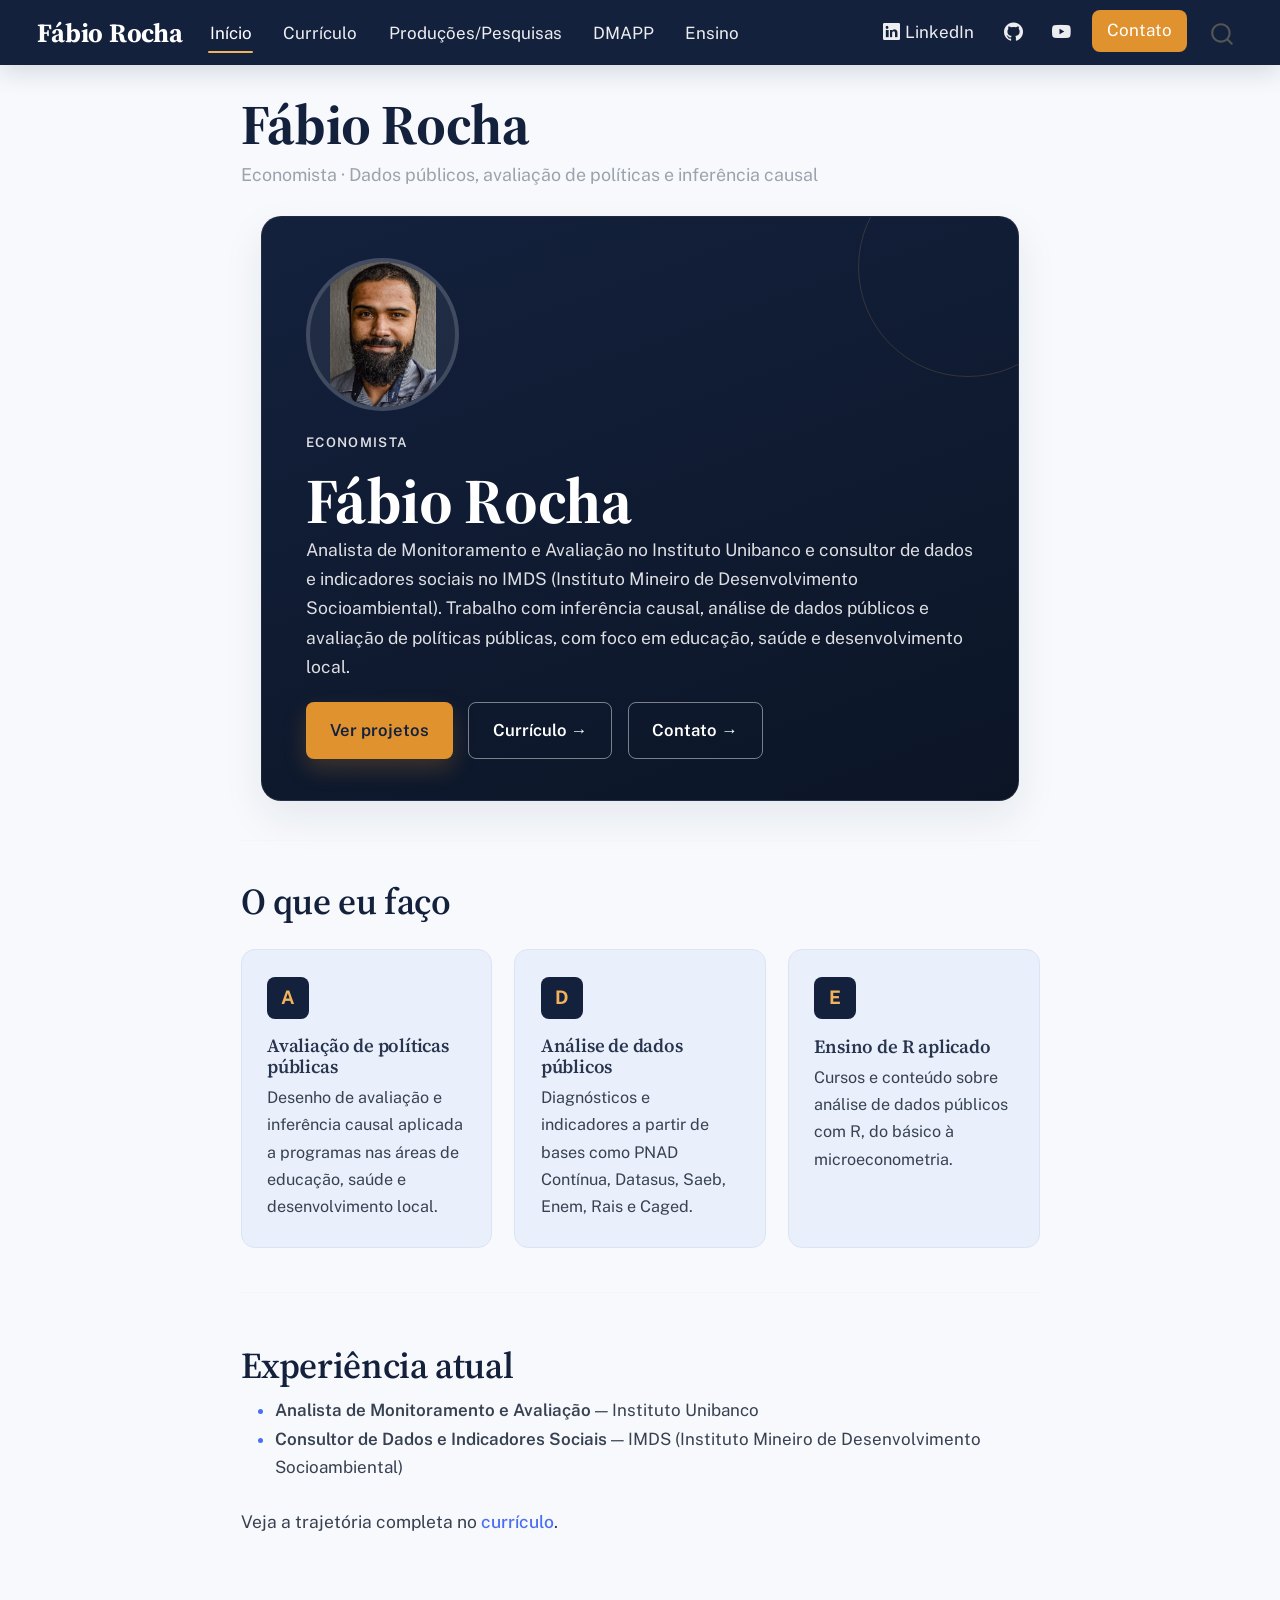
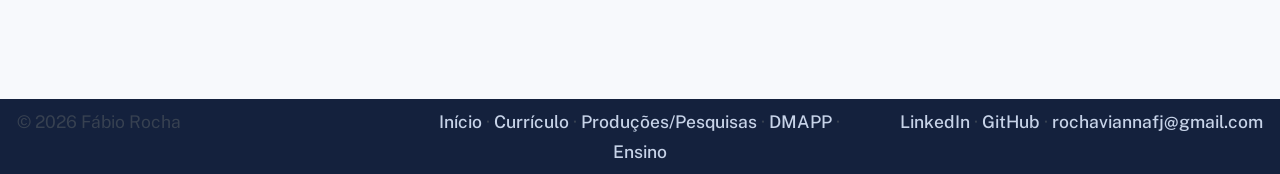
==== docs/index.html @ 7fe4d472 "Primeira versão do site pessoal Site em Quarto com páginas de Início, Currículo, Produções/Pesquisas" ====
<!DOCTYPE html>
<html xmlns="http://www.w3.org/1999/xhtml" lang="pt-BR" xml:lang="pt-BR"><head>

<meta charset="utf-8">
<meta name="generator" content="quarto-1.9.38">

<meta name="viewport" content="width=device-width, initial-scale=1.0, user-scalable=yes">


<title>Fábio Rocha</title>
<style>
/* Default styles provided by pandoc.
** See https://pandoc.org/MANUAL.html#variables-for-html for config info.
*/
code{white-space: pre-wrap;}
span.smallcaps{font-variant: small-caps;}
div.columns{display: flex; gap: min(4vw, 1.5em);}
div.column{flex: auto; overflow-x: auto;}
div.hanging-indent{margin-left: 1.5em; text-indent: -1.5em;}
ul.task-list{list-style: none;}
ul.task-list li input[type="checkbox"] {
  width: 0.8em;
  margin: 0 0.8em 0.2em -1em; /* quarto-specific, see https://github.com/quarto-dev/quarto-cli/issues/4556 */ 
  vertical-align: middle;
}
</style>


<script src="site_libs/quarto-nav/quarto-nav.js"></script>
<script src="site_libs/quarto-nav/headroom.min.js"></script>
<script src="site_libs/clipboard/clipboard.min.js"></script>
<script src="site_libs/quarto-search/autocomplete.umd.js"></script>
<script src="site_libs/quarto-search/fuse.min.js"></script>
<script src="site_libs/quarto-search/quarto-search.js"></script>
<meta name="quarto:offset" content="./">
<script src="site_libs/quarto-html/quarto.js" type="module"></script>
<script src="site_libs/quarto-html/tabsets/tabsets.js" type="module"></script>
<script src="site_libs/quarto-html/popper.min.js"></script>
<script src="site_libs/quarto-html/tippy.umd.min.js"></script>
<script src="site_libs/quarto-html/anchor.min.js"></script>
<link href="site_libs/quarto-html/tippy.css" rel="stylesheet">
<link href="site_libs/quarto-html/quarto-syntax-highlighting-15634bcf2e68342d4ad2dfa704d543f6.css" rel="stylesheet" id="quarto-text-highlighting-styles">
<script src="site_libs/bootstrap/bootstrap.min.js"></script>
<link href="site_libs/bootstrap/bootstrap-icons.css" rel="stylesheet">
<link href="site_libs/bootstrap/bootstrap-ec91fbc02658f106663301d371f8335e.min.css" rel="stylesheet" append-hash="true" id="quarto-bootstrap" data-mode="light">
<script id="quarto-search-options" type="application/json">{
  "location": "navbar",
  "copy-button": false,
  "collapse-after": 3,
  "panel-placement": "end",
  "type": "overlay",
  "limit": 50,
  "keyboard-shortcut": [
    "f",
    "/",
    "s"
  ],
  "show-item-context": false,
  "language": {
    "search-no-results-text": "Nenhum resultado",
    "search-matching-documents-text": "documentos correspondentes",
    "search-copy-link-title": "Copiar link para a busca",
    "search-hide-matches-text": "Esconder correspondências adicionais",
    "search-more-match-text": "mais correspondência neste documento",
    "search-more-matches-text": "mais correspondências neste documento",
    "search-clear-button-title": "Limpar",
    "search-text-placeholder": "",
    "search-detached-cancel-button-title": "Cancelar",
    "search-submit-button-title": "Enviar",
    "search-label": "Procurar"
  }
}</script>


<link rel="stylesheet" href="styles.css">
</head>

<body class="nav-fixed fullcontent quarto-light">

<div id="quarto-search-results"></div>
  <header id="quarto-header" class="headroom fixed-top">
    <nav class="navbar navbar-expand-lg " data-bs-theme="dark">
      <div class="navbar-container container-fluid">
      <div class="navbar-brand-container mx-auto">
    <a class="navbar-brand" href="./index.html">
    <span class="navbar-title">Fábio Rocha</span>
    </a>
  </div>
            <div id="quarto-search" class="" title="Procurar"></div>
          <button class="navbar-toggler" type="button" data-bs-toggle="collapse" data-bs-target="#navbarCollapse" aria-controls="navbarCollapse" role="menu" aria-expanded="false" aria-label="Alternar de navegação" onclick="if (window.quartoToggleHeadroom) { window.quartoToggleHeadroom(); }">
  <span class="navbar-toggler-icon"></span>
</button>
          <div class="collapse navbar-collapse" id="navbarCollapse">
            <ul class="navbar-nav navbar-nav-scroll me-auto">
  <li class="nav-item">
    <a class="nav-link active" href="./index.html" aria-current="page"> 
<span class="menu-text">Início</span></a>
  </li>  
  <li class="nav-item">
    <a class="nav-link" href="./cv.html"> 
<span class="menu-text">Currículo</span></a>
  </li>  
  <li class="nav-item">
    <a class="nav-link" href="./pesquisas.html"> 
<span class="menu-text">Produções/Pesquisas</span></a>
  </li>  
  <li class="nav-item">
    <a class="nav-link" href="./dmapp.html"> 
<span class="menu-text">DMAPP</span></a>
  </li>  
  <li class="nav-item">
    <a class="nav-link" href="./ensino.html"> 
<span class="menu-text">Ensino</span></a>
  </li>  
</ul>
            <ul class="navbar-nav navbar-nav-scroll ms-auto">
  <li class="nav-item">
    <a class="nav-link" href="https://www.linkedin.com/in/f%C3%A1bio-rocha/"> <i class="bi bi-linkedin" role="img" aria-label="Fábio Rocha no LinkedIn">
</i> 
<span class="menu-text">LinkedIn</span></a>
  </li>  
  <li class="nav-item compact">
    <a class="nav-link" href="https://github.com/fabiorochav"> <i class="bi bi-github" role="img" aria-label="Fábio Rocha no GitHub">
</i> 
<span class="menu-text"></span></a>
  </li>  
  <li class="nav-item compact">
    <a class="nav-link" href="https://www.youtube.com/@RochaDatainR"> <i class="bi bi-youtube" role="img" aria-label="Canal Rocha Data in R no YouTube">
</i> 
<span class="menu-text"></span></a>
  </li>  
  <li class="nav-item">
    <a class="nav-link" href="mailto:rochaviannafj@gmail.com"> 
<span class="menu-text">Contato</span></a>
  </li>  
</ul>
          </div> <!-- /navcollapse -->
            <div class="quarto-navbar-tools">
</div>
      </div> <!-- /container-fluid -->
    </nav>
</header>
<!-- content -->
<div id="quarto-content" class="quarto-container page-columns page-rows-contents page-layout-article page-navbar">
<!-- sidebar -->
<!-- margin-sidebar -->
    
<!-- main -->
<main class="content" id="quarto-document-content">

<header id="title-block-header" class="quarto-title-block default">
<div class="quarto-title">
<h1 class="title">Fábio Rocha</h1>
<p class="subtitle lead">Economista · Dados públicos, avaliação de políticas e inferência causal</p>
</div>



<div class="quarto-title-meta">

    
  
    
  </div>
  


</header>


<div class="hero">
  <img class="profile-photo" src="assets/fabio.jpeg" alt="Fábio Rocha">
  <p class="section-kicker">Economista</p>
  <h1>Fábio Rocha</h1>
  <p>Analista de Monitoramento e Avaliação no Instituto Unibanco e consultor de dados e indicadores sociais no IMDS (Instituto Mineiro de Desenvolvimento Socioambiental). Trabalho com inferência causal, análise de dados públicos e avaliação de políticas públicas, com foco em educação, saúde e desenvolvimento local.</p>
  <div class="hero-actions">
    <a href="./pesquisas.html" class="btn-fr">Ver projetos</a>
    <a href="./cv.html" class="btn-fr btn-fr-ghost">Currículo →</a>
    <a href="mailto:rochaviannafj@gmail.com" class="btn-fr btn-fr-ghost">Contato →</a>
  </div>
</div>
<hr>
<section id="o-que-eu-faço" class="level2">
<h2 class="anchored" data-anchor-id="o-que-eu-faço">O que eu faço</h2>
<div class="cards-feature">
  <div class="card-feature">
    <div class="card-feature-icon">A</div>
    <h3 class="anchored">Avaliação de políticas públicas</h3>
    <p>Desenho de avaliação e inferência causal aplicada a programas nas áreas de educação, saúde e desenvolvimento local.</p>
  </div>
  <div class="card-feature">
    <div class="card-feature-icon">D</div>
    <h3 class="anchored">Análise de dados públicos</h3>
    <p>Diagnósticos e indicadores a partir de bases como PNAD Contínua, Datasus, Saeb, Enem, Rais e Caged.</p>
  </div>
  <div class="card-feature">
    <div class="card-feature-icon">E</div>
    <h3 class="anchored">Ensino de R aplicado</h3>
    <p>Cursos e conteúdo sobre análise de dados públicos com R, do básico à microeconometria.</p>
  </div>
</div>
<hr>
</section>
<section id="experiência-atual" class="level2">
<h2 class="anchored" data-anchor-id="experiência-atual">Experiência atual</h2>
<ul>
<li><strong>Analista de Monitoramento e Avaliação</strong> — Instituto Unibanco</li>
<li><strong>Consultor de Dados e Indicadores Sociais</strong> — IMDS (Instituto Mineiro de Desenvolvimento Socioambiental)</li>
</ul>
<p>Veja a trajetória completa no <a href="./cv.html">currículo</a>.</p>


</section>

</main> <!-- /main -->
<script id="quarto-html-after-body" type="application/javascript">
  window.document.addEventListener("DOMContentLoaded", function (event) {
    const icon = "";
    const anchorJS = new window.AnchorJS();
    anchorJS.options = {
      placement: 'right',
      icon: icon
    };
    anchorJS.add('.anchored');
    const isCodeAnnotation = (el) => {
      for (const clz of el.classList) {
        if (clz.startsWith('code-annotation-')) {                     
          return true;
        }
      }
      return false;
    }
    const onCopySuccess = function(e) {
      // button target
      const button = e.trigger;
      // don't keep focus
      button.blur();
      // flash "checked"
      button.classList.add('code-copy-button-checked');
      var currentTitle = button.getAttribute("title");
      button.setAttribute("title", "Copiada");
      let tooltip;
      if (window.bootstrap) {
        button.setAttribute("data-bs-toggle", "tooltip");
        button.setAttribute("data-bs-placement", "left");
        button.setAttribute("data-bs-title", "Copiada");
        tooltip = new bootstrap.Tooltip(button, 
          { trigger: "manual", 
            customClass: "code-copy-button-tooltip",
            offset: [0, -8]});
        tooltip.show();    
      }
      setTimeout(function() {
        if (tooltip) {
          tooltip.hide();
          button.removeAttribute("data-bs-title");
          button.removeAttribute("data-bs-toggle");
          button.removeAttribute("data-bs-placement");
        }
        button.setAttribute("title", currentTitle);
        button.classList.remove('code-copy-button-checked');
      }, 1000);
      // clear code selection
      e.clearSelection();
    }
    const getTextToCopy = function(trigger) {
      const outerScaffold = trigger.parentElement.cloneNode(true);
      const codeEl = outerScaffold.querySelector('code');
      for (const childEl of codeEl.children) {
        if (isCodeAnnotation(childEl)) {
          childEl.remove();
        }
      }
      return codeEl.innerText;
    }
    const clipboard = new window.ClipboardJS('.code-copy-button:not([data-in-quarto-modal])', {
      text: getTextToCopy
    });
    clipboard.on('success', onCopySuccess);
    if (window.document.getElementById('quarto-embedded-source-code-modal')) {
      const clipboardModal = new window.ClipboardJS('.code-copy-button[data-in-quarto-modal]', {
        text: getTextToCopy,
        container: window.document.getElementById('quarto-embedded-source-code-modal')
      });
      clipboardModal.on('success', onCopySuccess);
    }
      var localhostRegex = new RegExp(/^(?:http|https):\/\/localhost\:?[0-9]*\//);
      var mailtoRegex = new RegExp(/^mailto:/);
        var filterRegex = new RegExp("https:\/\/fabiorochav\.github\.io");
      var isInternal = (href) => {
          return filterRegex.test(href) || localhostRegex.test(href) || mailtoRegex.test(href);
      }
      // Inspect non-navigation links and adorn them if external
     var links = window.document.querySelectorAll('a[href]:not(.nav-link):not(.navbar-brand):not(.toc-action):not(.sidebar-link):not(.sidebar-item-toggle):not(.pagination-link):not(.no-external):not([aria-hidden]):not(.dropdown-item):not(.quarto-navigation-tool):not(.about-link)');
      for (var i=0; i<links.length; i++) {
        const link = links[i];
        if (!isInternal(link.href)) {
          // undo the damage that might have been done by quarto-nav.js in the case of
          // links that we want to consider external
          if (link.dataset.originalHref !== undefined) {
            link.href = link.dataset.originalHref;
          }
        }
      }
    function tippyHover(el, contentFn, onTriggerFn, onUntriggerFn) {
      const config = {
        allowHTML: true,
        maxWidth: 500,
        delay: 100,
        arrow: false,
        appendTo: function(el) {
            return el.parentElement;
        },
        interactive: true,
        interactiveBorder: 10,
        theme: 'quarto',
        placement: 'bottom-start',
      };
      if (contentFn) {
        config.content = contentFn;
      }
      if (onTriggerFn) {
        config.onTrigger = onTriggerFn;
      }
      if (onUntriggerFn) {
        config.onUntrigger = onUntriggerFn;
      }
      window.tippy(el, config); 
    }
    const noterefs = window.document.querySelectorAll('a[role="doc-noteref"]');
    for (var i=0; i<noterefs.length; i++) {
      const ref = noterefs[i];
      tippyHover(ref, function() {
        // use id or data attribute instead here
        let href = ref.getAttribute('data-footnote-href') || ref.getAttribute('href');
        try { href = new URL(href).hash; } catch {}
        const id = href.replace(/^#\/?/, "");
        const note = window.document.getElementById(id);
        if (note) {
          return note.innerHTML;
        } else {
          return "";
        }
      });
    }
    const xrefs = window.document.querySelectorAll('a.quarto-xref');
    const processXRef = (id, note) => {
      // Strip column container classes
      const stripColumnClz = (el) => {
        el.classList.remove("page-full", "page-columns");
        if (el.children) {
          for (const child of el.children) {
            stripColumnClz(child);
          }
        }
      }
      stripColumnClz(note)
      if (id === null || id.startsWith('sec-')) {
        // Special case sections, only their first couple elements
        const container = document.createElement("div");
        if (note.children && note.children.length > 2) {
          container.appendChild(note.children[0].cloneNode(true));
          for (let i = 1; i < note.children.length; i++) {
            const child = note.children[i];
            if (child.tagName === "P" && child.innerText === "") {
              continue;
            } else {
              container.appendChild(child.cloneNode(true));
              break;
            }
          }
          if (window.Quarto?.typesetMath) {
            window.Quarto.typesetMath(container);
          }
          return container.innerHTML
        } else {
          if (window.Quarto?.typesetMath) {
            window.Quarto.typesetMath(note);
          }
          return note.innerHTML;
        }
      } else {
        // Remove any anchor links if they are present
        const anchorLink = note.querySelector('a.anchorjs-link');
        if (anchorLink) {
          anchorLink.remove();
        }
        if (window.Quarto?.typesetMath) {
          window.Quarto.typesetMath(note);
        }
        if (note.classList.contains("callout")) {
          return note.outerHTML;
        } else {
          return note.innerHTML;
        }
      }
    }
    for (var i=0; i<xrefs.length; i++) {
      const xref = xrefs[i];
      tippyHover(xref, undefined, function(instance) {
        instance.disable();
        let url = xref.getAttribute('href');
        let hash = undefined; 
        if (url.startsWith('#')) {
          hash = url;
        } else {
          try { hash = new URL(url).hash; } catch {}
        }
        if (hash) {
          const id = hash.replace(/^#\/?/, "");
          const note = window.document.getElementById(id);
          if (note !== null) {
            try {
              const html = processXRef(id, note.cloneNode(true));
              instance.setContent(html);
            } finally {
              instance.enable();
              instance.show();
            }
          } else {
            // See if we can fetch this
            fetch(url.split('#')[0])
            .then(res => res.text())
            .then(html => {
              const parser = new DOMParser();
              const htmlDoc = parser.parseFromString(html, "text/html");
              const note = htmlDoc.getElementById(id);
              if (note !== null) {
                const html = processXRef(id, note);
                instance.setContent(html);
              } 
            }).finally(() => {
              instance.enable();
              instance.show();
            });
          }
        } else {
          // See if we can fetch a full url (with no hash to target)
          // This is a special case and we should probably do some content thinning / targeting
          fetch(url)
          .then(res => res.text())
          .then(html => {
            const parser = new DOMParser();
            const htmlDoc = parser.parseFromString(html, "text/html");
            const note = htmlDoc.querySelector('main.content');
            if (note !== null) {
              // This should only happen for chapter cross references
              // (since there is no id in the URL)
              // remove the first header
              if (note.children.length > 0 && note.children[0].tagName === "HEADER") {
                note.children[0].remove();
              }
              const html = processXRef(null, note);
              instance.setContent(html);
            } 
          }).finally(() => {
            instance.enable();
            instance.show();
          });
        }
      }, function(instance) {
      });
    }
        let selectedAnnoteEl;
        const selectorForAnnotation = ( cell, annotation) => {
          let cellAttr = 'data-code-cell="' + cell + '"';
          let lineAttr = 'data-code-annotation="' +  annotation + '"';
          const selector = 'span[' + cellAttr + '][' + lineAttr + ']';
          return selector;
        }
        const selectCodeLines = (annoteEl) => {
          const doc = window.document;
          const targetCell = annoteEl.getAttribute("data-target-cell");
          const targetAnnotation = annoteEl.getAttribute("data-target-annotation");
          const annoteSpan = window.document.querySelector(selectorForAnnotation(targetCell, targetAnnotation));
          const lines = annoteSpan.getAttribute("data-code-lines").split(",");
          const lineIds = lines.map((line) => {
            return targetCell + "-" + line;
          })
          let top = null;
          let height = null;
          let parent = null;
          if (lineIds.length > 0) {
              //compute the position of the single el (top and bottom and make a div)
              const el = window.document.getElementById(lineIds[0]);
              top = el.offsetTop;
              height = el.offsetHeight;
              parent = el.parentElement.parentElement;
            if (lineIds.length > 1) {
              const lastEl = window.document.getElementById(lineIds[lineIds.length - 1]);
              const bottom = lastEl.offsetTop + lastEl.offsetHeight;
              height = bottom - top;
            }
            if (top !== null && height !== null && parent !== null) {
              // cook up a div (if necessary) and position it 
              let div = window.document.getElementById("code-annotation-line-highlight");
              if (div === null) {
                div = window.document.createElement("div");
                div.setAttribute("id", "code-annotation-line-highlight");
                div.style.position = 'absolute';
                parent.appendChild(div);
              }
              div.style.top = top - 2 + "px";
              div.style.height = height + 4 + "px";
              div.style.left = 0;
              let gutterDiv = window.document.getElementById("code-annotation-line-highlight-gutter");
              if (gutterDiv === null) {
                gutterDiv = window.document.createElement("div");
                gutterDiv.setAttribute("id", "code-annotation-line-highlight-gutter");
                gutterDiv.style.position = 'absolute';
                const codeCell = window.document.getElementById(targetCell);
                const gutter = codeCell.querySelector('.code-annotation-gutter');
                gutter.appendChild(gutterDiv);
              }
              gutterDiv.style.top = top - 2 + "px";
              gutterDiv.style.height = height + 4 + "px";
            }
            selectedAnnoteEl = annoteEl;
          }
        };
        const unselectCodeLines = () => {
          const elementsIds = ["code-annotation-line-highlight", "code-annotation-line-highlight-gutter"];
          elementsIds.forEach((elId) => {
            const div = window.document.getElementById(elId);
            if (div) {
              div.remove();
            }
          });
          selectedAnnoteEl = undefined;
        };
          // Handle positioning of the toggle
      window.addEventListener(
        "resize",
        throttle(() => {
          elRect = undefined;
          if (selectedAnnoteEl) {
            selectCodeLines(selectedAnnoteEl);
          }
        }, 10)
      );
      function throttle(fn, ms) {
      let throttle = false;
      let timer;
        return (...args) => {
          if(!throttle) { // first call gets through
              fn.apply(this, args);
              throttle = true;
          } else { // all the others get throttled
              if(timer) clearTimeout(timer); // cancel #2
              timer = setTimeout(() => {
                fn.apply(this, args);
                timer = throttle = false;
              }, ms);
          }
        };
      }
        // Attach click handler to the DT
        const annoteDls = window.document.querySelectorAll('dt[data-target-cell]');
        for (const annoteDlNode of annoteDls) {
          annoteDlNode.addEventListener('click', (event) => {
            const clickedEl = event.target;
            if (clickedEl !== selectedAnnoteEl) {
              unselectCodeLines();
              const activeEl = window.document.querySelector('dt[data-target-cell].code-annotation-active');
              if (activeEl) {
                activeEl.classList.remove('code-annotation-active');
              }
              selectCodeLines(clickedEl);
              clickedEl.classList.add('code-annotation-active');
            } else {
              // Unselect the line
              unselectCodeLines();
              clickedEl.classList.remove('code-annotation-active');
            }
          });
        }
    const findCites = (el) => {
      const parentEl = el.parentElement;
      if (parentEl) {
        const cites = parentEl.dataset.cites;
        if (cites) {
          return {
            el,
            cites: cites.split(' ')
          };
        } else {
          return findCites(el.parentElement)
        }
      } else {
        return undefined;
      }
    };
    var bibliorefs = window.document.querySelectorAll('a[role="doc-biblioref"]');
    for (var i=0; i<bibliorefs.length; i++) {
      const ref = bibliorefs[i];
      const citeInfo = findCites(ref);
      if (citeInfo) {
        tippyHover(citeInfo.el, function() {
          var popup = window.document.createElement('div');
          citeInfo.cites.forEach(function(cite) {
            var citeDiv = window.document.createElement('div');
            citeDiv.classList.add('hanging-indent');
            citeDiv.classList.add('csl-entry');
            var biblioDiv = window.document.getElementById('ref-' + cite);
            if (biblioDiv) {
              citeDiv.innerHTML = biblioDiv.innerHTML;
            }
            popup.appendChild(citeDiv);
          });
          return popup.innerHTML;
        });
      }
    }
  });
  </script>
</div> <!-- /content -->
<footer class="footer">
  <div class="nav-footer">
    <div class="nav-footer-left">
<p>© 2026 Fábio Rocha</p>
</div>   
    <div class="nav-footer-center">
<p><a href="./index.html">Início</a> · <a href="./cv.html">Currículo</a> · <a href="./pesquisas.html">Produções/Pesquisas</a> · <a href="./dmapp.html">DMAPP</a> · <a href="./ensino.html">Ensino</a></p>
</div>
    <div class="nav-footer-right">
<p><a href="https://www.linkedin.com/in/f%C3%A1bio-rocha/">LinkedIn</a> · <a href="https://github.com/fabiorochav">GitHub</a> · <a href="mailto:rochaviannafj@gmail.com">rochaviannafj@gmail.com</a></p>
</div>
  </div>
</footer>




</body></html>
---- docs/site_libs/quarto-html/tippy.css ----
.tippy-box[data-animation=fade][data-state=hidden]{opacity:0}[data-tippy-root]{max-width:calc(100vw - 10px)}.tippy-box{position:relative;background-color:#333;color:#fff;border-radius:4px;font-size:14px;line-height:1.4;white-space:normal;outline:0;transition-property:transform,visibility,opacity}.tippy-box[data-placement^=top]>.tippy-arrow{bottom:0}.tippy-box[data-placement^=top]>.tippy-arrow:before{bottom:-7px;left:0;border-width:8px 8px 0;border-top-color:initial;transform-origin:center top}.tippy-box[data-placement^=bottom]>.tippy-arrow{top:0}.tippy-box[data-placement^=bottom]>.tippy-arrow:before{top:-7px;left:0;border-width:0 8px 8px;border-bottom-color:initial;transform-origin:center bottom}.tippy-box[data-placement^=left]>.tippy-arrow{right:0}.tippy-box[data-placement^=left]>.tippy-arrow:before{border-width:8px 0 8px 8px;border-left-color:initial;right:-7px;transform-origin:center left}.tippy-box[data-placement^=right]>.tippy-arrow{left:0}.tippy-box[data-placement^=right]>.tippy-arrow:before{left:-7px;border-width:8px 8px 8px 0;border-right-color:initial;transform-origin:center right}.tippy-box[data-inertia][data-state=visible]{transition-timing-function:cubic-bezier(.54,1.5,.38,1.11)}.tippy-arrow{width:16px;height:16px;color:#333}.tippy-arrow:before{content:"";position:absolute;border-color:transparent;border-style:solid}.tippy-content{position:relative;padding:5px 9px;z-index:1}
---- docs/site_libs/quarto-html/quarto-syntax-highlighting-15634bcf2e68342d4ad2dfa704d543f6.css ----
/* quarto syntax highlight colors */
:root {
  --quarto-hl-ot-color: #003B4F;
  --quarto-hl-at-color: #657422;
  --quarto-hl-ss-color: #20794D;
  --quarto-hl-an-color: #5E5E5E;
  --quarto-hl-fu-color: #4758AB;
  --quarto-hl-st-color: #20794D;
  --quarto-hl-cf-color: #003B4F;
  --quarto-hl-op-color: #5E5E5E;
  --quarto-hl-er-color: #AD0000;
  --quarto-hl-bn-color: #AD0000;
  --quarto-hl-al-color: #AD0000;
  --quarto-hl-va-color: #111111;
  --quarto-hl-bu-color: inherit;
  --quarto-hl-ex-color: inherit;
  --quarto-hl-pp-color: #AD0000;
  --quarto-hl-in-color: #5E5E5E;
  --quarto-hl-vs-color: #20794D;
  --quarto-hl-wa-color: #5E5E5E;
  --quarto-hl-do-color: #5E5E5E;
  --quarto-hl-im-color: #00769E;
  --quarto-hl-ch-color: #20794D;
  --quarto-hl-dt-color: #AD0000;
  --quarto-hl-fl-color: #AD0000;
  --quarto-hl-co-color: #5E5E5E;
  --quarto-hl-cv-color: #5E5E5E;
  --quarto-hl-cn-color: #8f5902;
  --quarto-hl-sc-color: #5E5E5E;
  --quarto-hl-dv-color: #AD0000;
  --quarto-hl-kw-color: #003B4F;
}

/* other quarto variables */
:root {
  --quarto-font-monospace: SFMono-Regular, Menlo, Monaco, Consolas, "Liberation Mono", "Courier New", monospace;
}

/* syntax highlight based on Pandoc's rules */
pre > code.sourceCode > span {
  color: #003B4F;
}

code.sourceCode > span {
  color: #003B4F;
}

div.sourceCode,
div.sourceCode pre.sourceCode {
  color: #003B4F;
}

/* Normal */
code span {
  color: #003B4F;
}

/* Alert */
code span.al {
  color: #AD0000;
  font-style: inherit;
}

/* Annotation */
code span.an {
  color: #5E5E5E;
  font-style: inherit;
}

/* Attribute */
code span.at {
  color: #657422;
  font-style: inherit;
}

/* BaseN */
code span.bn {
  color: #AD0000;
  font-style: inherit;
}

/* BuiltIn */
code span.bu {
  font-style: inherit;
}

/* ControlFlow */
code span.cf {
  color: #003B4F;
  font-weight: bold;
  font-style: inherit;
}

/* Char */
code span.ch {
  color: #20794D;
  font-style: inherit;
}

/* Constant */
code span.cn {
  color: #8f5902;
  font-style: inherit;
}

/* Comment */
code span.co {
  color: #5E5E5E;
  font-style: inherit;
}

/* CommentVar */
code span.cv {
  color: #5E5E5E;
  font-style: italic;
}

/* Documentation */
code span.do {
  color: #5E5E5E;
  font-style: italic;
}

/* DataType */
code span.dt {
  color: #AD0000;
  font-style: inherit;
}

/* DecVal */
code span.dv {
  color: #AD0000;
  font-style: inherit;
}

/* Error */
code span.er {
  color: #AD0000;
  font-style: inherit;
}

/* Extension */
code span.ex {
  font-style: inherit;
}

/* Float */
code span.fl {
  color: #AD0000;
  font-style: inherit;
}

/* Function */
code span.fu {
  color: #4758AB;
  font-style: inherit;
}

/* Import */
code span.im {
  color: #00769E;
  font-style: inherit;
}

/* Information */
code span.in {
  color: #5E5E5E;
  font-style: inherit;
}

/* Keyword */
code span.kw {
  color: #003B4F;
  font-weight: bold;
  font-style: inherit;
}

/* Operator */
code span.op {
  color: #5E5E5E;
  font-style: inherit;
}

/* Other */
code span.ot {
  color: #003B4F;
  font-style: inherit;
}

/* Preprocessor */
code span.pp {
  color: #AD0000;
  font-style: inherit;
}

/* SpecialChar */
code span.sc {
  color: #5E5E5E;
  font-style: inherit;
}

/* SpecialString */
code span.ss {
  color: #20794D;
  font-style: inherit;
}

/* String */
code span.st {
  color: #20794D;
  font-style: inherit;
}

/* Variable */
code span.va {
  color: #111111;
  font-style: inherit;
}

/* VerbatimString */
code span.vs {
  color: #20794D;
  font-style: inherit;
}

/* Warning */
code span.wa {
  color: #5E5E5E;
  font-style: italic;
}

.prevent-inlining {
  content: "</";
}

/*# sourceMappingURL=f23921c56f73e400b49028c9186a1aa0.css.map */
---- docs/styles.css ----
@import url("https://fonts.googleapis.com/css2?family=Source+Serif+4:wght@400;600;700&family=Public+Sans:wght@400;500;600;700&display=swap");

:root {
  --fr-navy: #14213D;
  --fr-navy-mid: #1E3A5F;
  --fr-navy-light: #4C6EF5;
  --fr-navy-soft: #EAF0FB;
  --fr-accent: #E0922E;
  --fr-accent-light: #F2B25C;
  --fr-accent-pale: #FDF3E4;
  --fr-ink: #374151;
  --fr-near-black: #14213D;
  --fr-muted: #9CA3AF;
  --fr-border: #E5E9F0;
  --fr-off-white: #F7F9FC;
  --fr-shadow: 0 16px 40px rgba(20, 33, 61, 0.08);
  --fr-radius-lg: 20px;
  --fr-radius-md: 14px;
  --fr-radius-sm: 8px;
  --fr-shell-max: 1320px;
  --fr-shell-gutter: 1.2rem;
}

html { scroll-behavior: smooth; }
body {
  font-family: "Public Sans", "Segoe UI", sans-serif;
  background: var(--fr-off-white);
  color: var(--fr-ink);
  line-height: 1.68;
}
body.nav-fixed { padding-top: 5.2rem; }
h1, h2, h3, h4, .quarto-title-block .title { font-family: "Source Serif 4", "Times New Roman", serif; }
.navbar .nav-link, .navbar-email { font-family: "Public Sans", "Segoe UI", sans-serif; }
h1, h2, h3, h4, .quarto-title-block .title { font-weight: 700; letter-spacing: -0.01em; line-height: 1.08; color: var(--fr-navy); }
h1, .quarto-title-block .title { font-size: clamp(2rem, 4.4vw, 3.6rem); }
h2 { font-size: clamp(1.5rem, 3vw, 2.15rem); font-weight: 600; border-bottom: none; padding-bottom: 0; margin-top: 3rem; margin-bottom: 0.6rem; }
h3 { font-size: clamp(1.15rem, 2vw, 1.45rem); font-weight: 600; margin-top: 0; }
.subtitle, .quarto-title-block .subtitle { color: var(--fr-muted); font-size: 1.05rem; font-weight: 400; }
p, li, dd, dt, .menu-text, .nav-link { color: var(--fr-ink); font-weight: 400; }
p { font-size: 1.03rem; }
a { color: var(--fr-navy-light); text-decoration: none; font-weight: 500; }
a:hover { color: var(--fr-navy); }
strong { color: inherit; font-weight: 600; }
hr { margin: 2.3rem 0; border: 0; border-top: 1px solid var(--fr-border); }
img { max-width: 100%; border-radius: var(--fr-radius-sm); }

/* --- navbar --- */
.navbar { background: var(--fr-navy) !important; border-bottom: none; box-shadow: 0 8px 24px rgba(20, 33, 61, 0.14); }
.navbar > .navbar-container, .navbar .container-fluid { max-width: var(--fr-shell-max); padding-left: var(--fr-shell-gutter); padding-right: var(--fr-shell-gutter); }
.navbar-brand, .navbar .nav-link, .navbar .menu-text, .navbar-email { color: #ffffff !important; }
.navbar-brand { font-family: "Source Serif 4", serif; font-size: 1.55rem; font-weight: 700; letter-spacing: -0.01em; line-height: 1; }
.navbar .nav-link { position: relative; margin-right: 0.65rem; font-weight: 500; opacity: 0.92; }
.navbar .nav-link:hover { opacity: 1; color: var(--fr-accent-light) !important; }
.navbar .nav-link::after { content: ""; position: absolute; left: 0.5rem; right: 0.5rem; bottom: 0.15rem; height: 2px; border-radius: 999px; background: var(--fr-accent-light); transform: scaleX(0); transform-origin: left; transition: transform 180ms ease; }
.navbar .nav-link:hover::after, .navbar .nav-link.active::after { transform: scaleX(1); }
.navbar .nav-link.active { border-bottom: none; opacity: 1; }
.navbar-right { margin-left: auto; display: flex; align-items: center; gap: 1rem; }
/* CTA button for a mailto link placed in the navbar */
.navbar .nav-link[href^="mailto:"] {
  background: var(--fr-accent); color: var(--fr-near-black) !important; opacity: 1;
  padding: 0.4rem 0.9rem; border-radius: var(--fr-radius-sm);
}
.navbar .nav-link[href^="mailto:"]::after { display: none; }
.navbar .nav-link[href^="mailto:"]:hover { background: var(--fr-accent-light); }

#quarto-content { width: min(calc(100% - (2 * var(--fr-shell-gutter))), var(--fr-shell-max)); margin-inline: auto; }
.quarto-container .content, main.content, .page-columns, .column-page, .column-page-left { max-width: none; }
main.content, .column-page, .column-page-left { width: 100%; max-width: var(--fr-shell-max); margin-inline: auto; padding-bottom: 4rem; }

/* --- hero panel --- */
.hero, #TOC { box-shadow: var(--fr-shadow); }
.hero {
  border-radius: var(--fr-radius-lg);
  display: block;
  width: calc(100% - (2 * var(--fr-shell-gutter)));
  max-width: calc(100% - (2 * var(--fr-shell-gutter)));
  padding: 2.4rem 2.6rem;
  margin-bottom: 1.6rem;
  margin-left: var(--fr-shell-gutter);
  background: linear-gradient(160deg, var(--fr-navy) 0%, #0B1526 100%);
  border: 1px solid rgba(255, 255, 255, 0.08);
  box-sizing: border-box;
  position: relative;
  overflow: hidden;
}
.hero::before {
  content: ""; position: absolute; right: -60px; top: -60px; width: 220px; height: 220px;
  border-radius: 50%; border: 1px solid rgba(242, 178, 92, 0.16); pointer-events: none;
}
.hero h1, .hero p, .hero strong { color: #ffffff !important; position: relative; }
.hero h1 { margin: 0; font-size: clamp(2.2rem, 5vw, 3.9rem); max-width: 14ch; }
.hero p { max-width: 68ch; color: rgba(255, 255, 255, 0.86) !important; margin-bottom: 0.7rem; }
.hero p:last-child { margin-bottom: 0; }
.section-kicker {
  font-size: 0.78rem; font-weight: 600; text-transform: uppercase; letter-spacing: 0.1em;
  margin-bottom: 0.5rem; color: var(--fr-accent-light) !important; position: relative;
}

.profile-photo { width: 9rem; height: 9rem; object-fit: contain; background: rgba(255, 255, 255, 0.06); border-radius: 50%; border: 4px solid rgba(255, 255, 255, 0.15); margin-bottom: 1.2rem; }

/* --- buttons --- */
.btn-fr {
  display: inline-flex; align-items: center; justify-content: center; margin-top: 0.85rem;
  padding: 0.8rem 1.4rem; border-radius: var(--fr-radius-sm); background-color: var(--fr-accent);
  color: var(--fr-near-black) !important; font-weight: 600; font-size: 0.98rem;
  box-shadow: 0 10px 22px rgba(224, 146, 46, 0.22);
}
.btn-fr:hover { background-color: var(--fr-accent-light); }
.hero-actions { display: flex; flex-wrap: wrap; gap: 0.9rem; margin-top: 1.2rem; }
.hero-actions .btn-fr { margin-top: 0; }
.btn-fr-ghost {
  background-color: transparent !important; color: #ffffff !important;
  border: 1px solid rgba(255, 255, 255, 0.45); box-shadow: none;
}
.btn-fr-ghost:hover { border-color: #ffffff; background-color: rgba(255, 255, 255, 0.08) !important; }

/* --- feature cards --- */
.cards-feature { display: grid; grid-template-columns: repeat(3, minmax(0, 1fr)); gap: 1.3rem; margin: 1.6rem 0 2.6rem; }
.card-feature { background: var(--fr-navy-soft); border: 1px solid #dbe4f5; border-radius: var(--fr-radius-md); padding: 1.6rem 1.5rem; }
.card-feature-icon {
  width: 42px; height: 42px; border-radius: var(--fr-radius-sm); background: var(--fr-navy);
  color: var(--fr-accent-light); display: flex; align-items: center; justify-content: center;
  font-weight: 700; font-size: 1.1rem; margin-bottom: 1rem;
}
.card-feature h3 { color: var(--fr-navy); font-size: 1.1rem; margin-bottom: 0.4rem; }
.card-feature p { font-size: 0.95rem; color: var(--fr-ink); margin: 0; }

/* --- CTA final panel --- */
.cta-panel {
  text-align: center; background: linear-gradient(160deg, var(--fr-navy) 0%, #0B1526 100%);
  color: #fff; border-radius: var(--fr-radius-lg); padding: 2.6rem 2rem; margin: 1.6rem 0 2rem;
}
.cta-panel h2 { color: #fff; margin-top: 0; }
.cta-panel p { color: rgba(255, 255, 255, 0.86); max-width: 56ch; margin: 0 auto 1rem; }

/* --- misc --- */
#TOC { border-radius: var(--fr-radius-md); padding: 1rem 1rem 0.85rem; background: #fff; border: 1px solid var(--fr-border); }
ul { margin-bottom: 1.5rem; }
li::marker { color: var(--fr-navy-light); }

/* --- page footer (website.page-footer) --- */
.nav-footer, #quarto-margin-sidebar ~ footer.footer, footer.footer {
  background: var(--fr-near-black) !important; color: #9CA6C2 !important; border-top: none !important;
}
.nav-footer a, footer.footer a { color: #C7D3E8 !important; font-weight: 500; }
.nav-footer a:hover, footer.footer a:hover { color: var(--fr-accent-light) !important; }

@media (max-width: 991px) {
  body.nav-fixed { padding-top: 4.6rem; }
  .cards-feature { grid-template-columns: 1fr; }
  .hero h1 { max-width: none; }
  .navbar-right { width: 100%; justify-content: flex-start; padding-top: 0.5rem; }
}
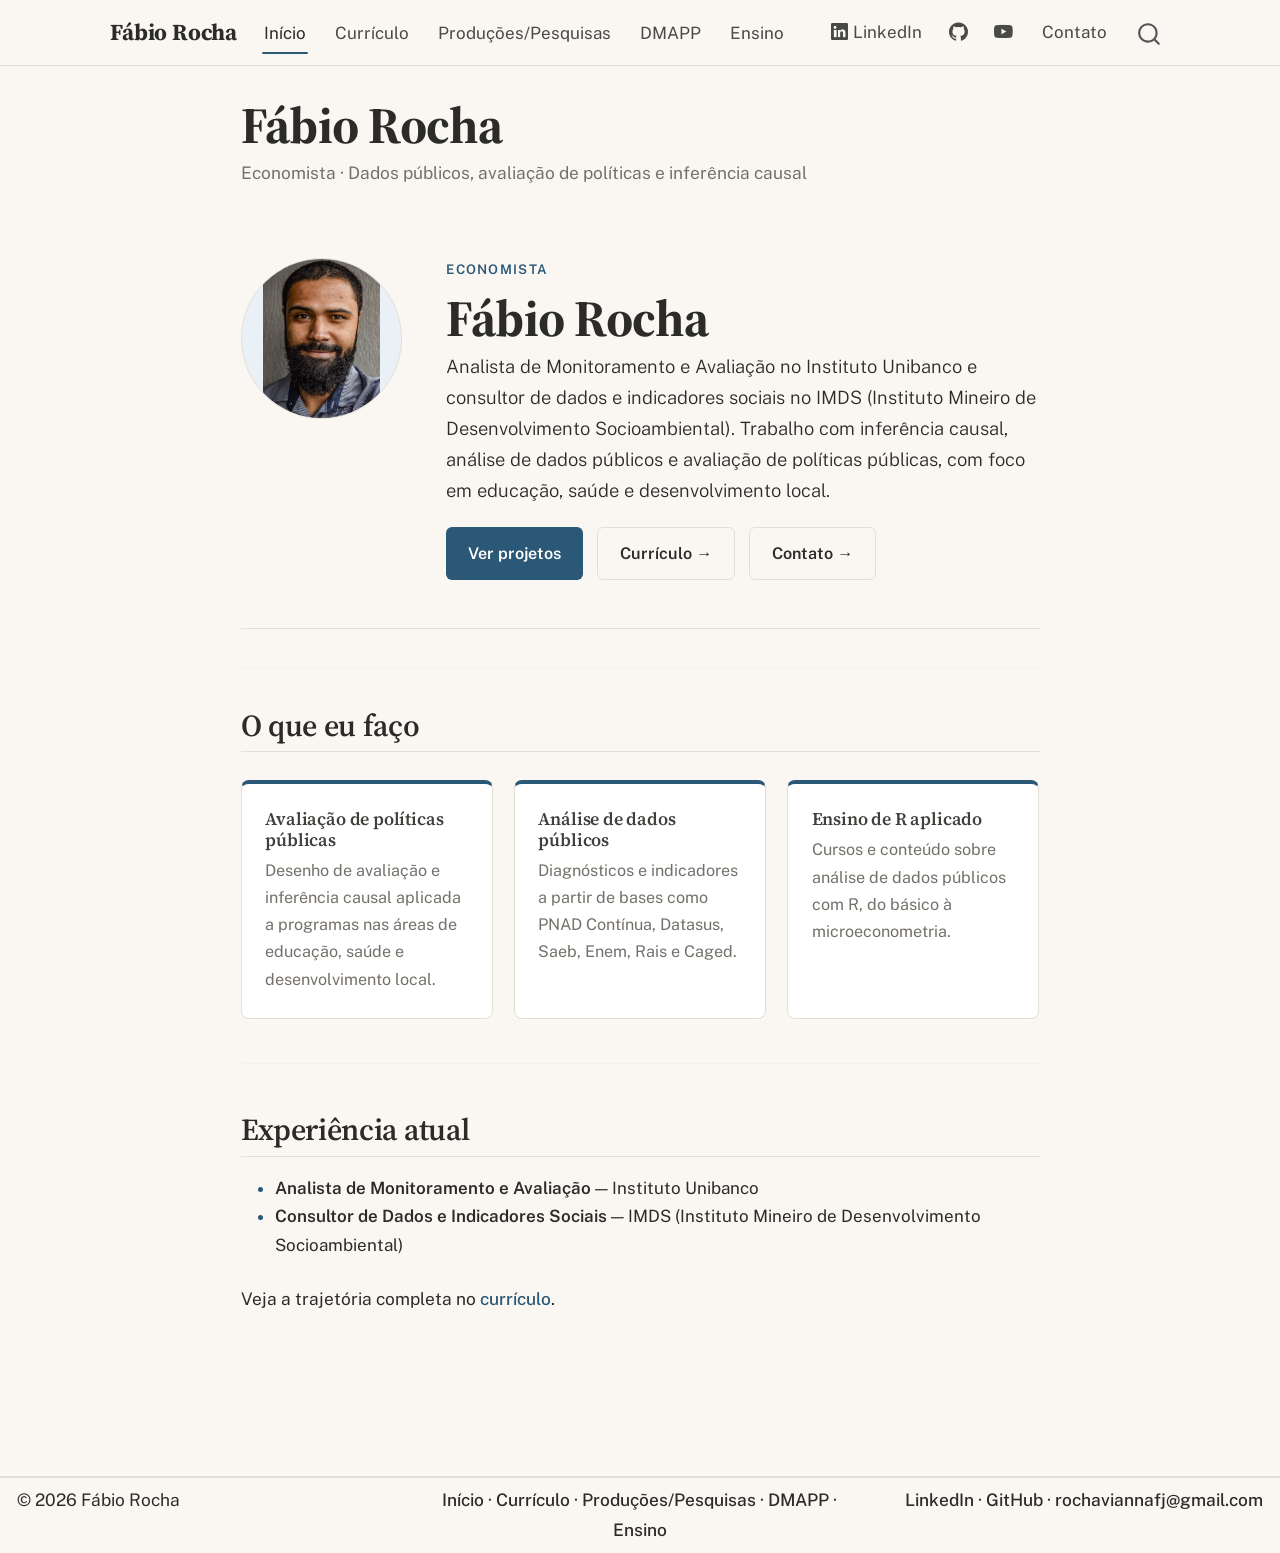
==== commit f9a647fb: "Redesenha o site com visual claro e minimalista Substitui o hero escuro com gradiente (herdado do es" ====
--- a/docs/index.html
+++ b/docs/index.html
@@ -42,7 +42,7 @@
 <link href="site_libs/quarto-html/quarto-syntax-highlighting-15634bcf2e68342d4ad2dfa704d543f6.css" rel="stylesheet" id="quarto-text-highlighting-styles">
 <script src="site_libs/bootstrap/bootstrap.min.js"></script>
 <link href="site_libs/bootstrap/bootstrap-icons.css" rel="stylesheet">
-<link href="site_libs/bootstrap/bootstrap-ec91fbc02658f106663301d371f8335e.min.css" rel="stylesheet" append-hash="true" id="quarto-bootstrap" data-mode="light">
+<link href="site_libs/bootstrap/bootstrap-a0f9fd0d421825b736dc1bbcbcba2219.min.css" rel="stylesheet" append-hash="true" id="quarto-bootstrap" data-mode="light">
 <script id="quarto-search-options" type="application/json">{
   "location": "navbar",
   "copy-button": false,
@@ -169,14 +169,18 @@
 
 
 <div class="hero">
-  <img class="profile-photo" src="assets/fabio.jpeg" alt="Fábio Rocha">
-  <p class="section-kicker">Economista</p>
-  <h1>Fábio Rocha</h1>
-  <p>Analista de Monitoramento e Avaliação no Instituto Unibanco e consultor de dados e indicadores sociais no IMDS (Instituto Mineiro de Desenvolvimento Socioambiental). Trabalho com inferência causal, análise de dados públicos e avaliação de políticas públicas, com foco em educação, saúde e desenvolvimento local.</p>
-  <div class="hero-actions">
-    <a href="./pesquisas.html" class="btn-fr">Ver projetos</a>
-    <a href="./cv.html" class="btn-fr btn-fr-ghost">Currículo →</a>
-    <a href="mailto:rochaviannafj@gmail.com" class="btn-fr btn-fr-ghost">Contato →</a>
+  <div class="hero-photo-wrap">
+    <img class="profile-photo" src="assets/fabio.jpeg" alt="Fábio Rocha">
+  </div>
+  <div class="hero-content">
+    <p class="section-kicker">Economista</p>
+    <h1>Fábio Rocha</h1>
+    <p class="lead">Analista de Monitoramento e Avaliação no Instituto Unibanco e consultor de dados e indicadores sociais no IMDS (Instituto Mineiro de Desenvolvimento Socioambiental). Trabalho com inferência causal, análise de dados públicos e avaliação de políticas públicas, com foco em educação, saúde e desenvolvimento local.</p>
+    <div class="hero-actions">
+      <a href="./pesquisas.html" class="btn-fr">Ver projetos</a>
+      <a href="./cv.html" class="btn-fr btn-fr-ghost">Currículo →</a>
+      <a href="mailto:rochaviannafj@gmail.com" class="btn-fr btn-fr-ghost">Contato →</a>
+    </div>
   </div>
 </div>
 <hr>
@@ -184,17 +188,14 @@
 <h2 class="anchored" data-anchor-id="o-que-eu-faço">O que eu faço</h2>
 <div class="cards-feature">
   <div class="card-feature">
-    <div class="card-feature-icon">A</div>
     <h3 class="anchored">Avaliação de políticas públicas</h3>
     <p>Desenho de avaliação e inferência causal aplicada a programas nas áreas de educação, saúde e desenvolvimento local.</p>
   </div>
   <div class="card-feature">
-    <div class="card-feature-icon">D</div>
     <h3 class="anchored">Análise de dados públicos</h3>
     <p>Diagnósticos e indicadores a partir de bases como PNAD Contínua, Datasus, Saeb, Enem, Rais e Caged.</p>
   </div>
   <div class="card-feature">
-    <div class="card-feature-icon">E</div>
     <h3 class="anchored">Ensino de R aplicado</h3>
     <p>Cursos e conteúdo sobre análise de dados públicos com R, do básico à microeconometria.</p>
   </div>
--- a/docs/styles.css
+++ b/docs/styles.css
@@ -1,153 +1,131 @@
 @import url("https://fonts.googleapis.com/css2?family=Source+Serif+4:wght@400;600;700&family=Public+Sans:wght@400;500;600;700&display=swap");
 
 :root {
-  --fr-navy: #14213D;
-  --fr-navy-mid: #1E3A5F;
-  --fr-navy-light: #4C6EF5;
-  --fr-navy-soft: #EAF0FB;
-  --fr-accent: #E0922E;
-  --fr-accent-light: #F2B25C;
-  --fr-accent-pale: #FDF3E4;
-  --fr-ink: #374151;
-  --fr-near-black: #14213D;
-  --fr-muted: #9CA3AF;
-  --fr-border: #E5E9F0;
-  --fr-off-white: #F7F9FC;
-  --fr-shadow: 0 16px 40px rgba(20, 33, 61, 0.08);
-  --fr-radius-lg: 20px;
-  --fr-radius-md: 14px;
-  --fr-radius-sm: 8px;
-  --fr-shell-max: 1320px;
+  --fr-paper: #FAF7F2;
+  --fr-card: #FFFFFF;
+  --fr-ink: #2B2B28;
+  --fr-muted: #74706A;
+  --fr-border: #E4DFD5;
+  --fr-accent: #2B5876;
+  --fr-accent-dark: #1F4258;
+  --fr-accent-soft: #EAF1F6;
+  --fr-shadow: 0 10px 28px rgba(43, 43, 40, 0.08);
+  --fr-radius-sm: 6px;
+  --fr-radius-md: 8px;
+  --fr-shell-max: 1100px;
   --fr-shell-gutter: 1.2rem;
 }
 
 html { scroll-behavior: smooth; }
 body {
   font-family: "Public Sans", "Segoe UI", sans-serif;
-  background: var(--fr-off-white);
+  background: var(--fr-paper);
   color: var(--fr-ink);
   line-height: 1.68;
 }
-body.nav-fixed { padding-top: 5.2rem; }
-h1, h2, h3, h4, .quarto-title-block .title { font-family: "Source Serif 4", "Times New Roman", serif; }
-.navbar .nav-link, .navbar-email { font-family: "Public Sans", "Segoe UI", sans-serif; }
-h1, h2, h3, h4, .quarto-title-block .title { font-weight: 700; letter-spacing: -0.01em; line-height: 1.08; color: var(--fr-navy); }
-h1, .quarto-title-block .title { font-size: clamp(2rem, 4.4vw, 3.6rem); }
-h2 { font-size: clamp(1.5rem, 3vw, 2.15rem); font-weight: 600; border-bottom: none; padding-bottom: 0; margin-top: 3rem; margin-bottom: 0.6rem; }
-h3 { font-size: clamp(1.15rem, 2vw, 1.45rem); font-weight: 600; margin-top: 0; }
-.subtitle, .quarto-title-block .subtitle { color: var(--fr-muted); font-size: 1.05rem; font-weight: 400; }
+body.nav-fixed { padding-top: 4.6rem; }
+h1, h2, h3, h4, .quarto-title-block .title { font-family: "Source Serif 4", Georgia, "Times New Roman", serif; }
+.navbar .nav-link { font-family: "Public Sans", "Segoe UI", sans-serif; }
+h1, h2, h3, h4, .quarto-title-block .title { font-weight: 700; letter-spacing: -0.01em; line-height: 1.15; color: var(--fr-ink); }
+h1, .quarto-title-block .title { font-size: clamp(1.9rem, 4vw, 3rem); }
+h2 { font-size: clamp(1.35rem, 2.6vw, 1.8rem); font-weight: 600; border-bottom: 1px solid var(--fr-border); padding-bottom: 0.5rem; margin-top: 2.8rem; margin-bottom: 1rem; }
+h3 { font-size: clamp(1.05rem, 1.8vw, 1.25rem); font-weight: 600; margin-top: 0; }
+.subtitle, .quarto-title-block .subtitle { color: var(--fr-muted); font-size: 1.02rem; font-weight: 400; }
 p, li, dd, dt, .menu-text, .nav-link { color: var(--fr-ink); font-weight: 400; }
-p { font-size: 1.03rem; }
-a { color: var(--fr-navy-light); text-decoration: none; font-weight: 500; }
-a:hover { color: var(--fr-navy); }
+p { font-size: 1.02rem; }
+a { color: var(--fr-accent); text-decoration: none; font-weight: 500; }
+a:hover { color: var(--fr-accent-dark); text-decoration: underline; }
 strong { color: inherit; font-weight: 600; }
 hr { margin: 2.3rem 0; border: 0; border-top: 1px solid var(--fr-border); }
 img { max-width: 100%; border-radius: var(--fr-radius-sm); }
 
 /* --- navbar --- */
-.navbar { background: var(--fr-navy) !important; border-bottom: none; box-shadow: 0 8px 24px rgba(20, 33, 61, 0.14); }
+.navbar { background: var(--fr-paper) !important; border-bottom: 1px solid var(--fr-border); box-shadow: none; }
 .navbar > .navbar-container, .navbar .container-fluid { max-width: var(--fr-shell-max); padding-left: var(--fr-shell-gutter); padding-right: var(--fr-shell-gutter); }
-.navbar-brand, .navbar .nav-link, .navbar .menu-text, .navbar-email { color: #ffffff !important; }
-.navbar-brand { font-family: "Source Serif 4", serif; font-size: 1.55rem; font-weight: 700; letter-spacing: -0.01em; line-height: 1; }
-.navbar .nav-link { position: relative; margin-right: 0.65rem; font-weight: 500; opacity: 0.92; }
-.navbar .nav-link:hover { opacity: 1; color: var(--fr-accent-light) !important; }
-.navbar .nav-link::after { content: ""; position: absolute; left: 0.5rem; right: 0.5rem; bottom: 0.15rem; height: 2px; border-radius: 999px; background: var(--fr-accent-light); transform: scaleX(0); transform-origin: left; transition: transform 180ms ease; }
+.navbar-brand, .navbar .nav-link, .navbar .menu-text { color: var(--fr-ink) !important; }
+.navbar-brand { font-family: "Source Serif 4", Georgia, serif; font-size: 1.35rem; font-weight: 700; letter-spacing: -0.01em; line-height: 1; }
+.navbar .nav-link { position: relative; margin-right: 0.5rem; font-weight: 500; opacity: 0.85; }
+.navbar .nav-link:hover { opacity: 1; color: var(--fr-accent) !important; }
+.navbar .nav-link::after { content: ""; position: absolute; left: 0.5rem; right: 0.5rem; bottom: 0.1rem; height: 2px; border-radius: 999px; background: var(--fr-accent); transform: scaleX(0); transform-origin: left; transition: transform 180ms ease; }
 .navbar .nav-link:hover::after, .navbar .nav-link.active::after { transform: scaleX(1); }
-.navbar .nav-link.active { border-bottom: none; opacity: 1; }
+.navbar .nav-link.active { border-bottom: none; opacity: 1; color: var(--fr-accent) !important; }
 .navbar-right { margin-left: auto; display: flex; align-items: center; gap: 1rem; }
-/* CTA button for a mailto link placed in the navbar */
-.navbar .nav-link[href^="mailto:"] {
-  background: var(--fr-accent); color: var(--fr-near-black) !important; opacity: 1;
-  padding: 0.4rem 0.9rem; border-radius: var(--fr-radius-sm);
-}
+.navbar .nav-link[href^="mailto:"] { color: var(--fr-accent) !important; font-weight: 600; }
 .navbar .nav-link[href^="mailto:"]::after { display: none; }
-.navbar .nav-link[href^="mailto:"]:hover { background: var(--fr-accent-light); }
 
 #quarto-content { width: min(calc(100% - (2 * var(--fr-shell-gutter))), var(--fr-shell-max)); margin-inline: auto; }
 .quarto-container .content, main.content, .page-columns, .column-page, .column-page-left { max-width: none; }
 main.content, .column-page, .column-page-left { width: 100%; max-width: var(--fr-shell-max); margin-inline: auto; padding-bottom: 4rem; }
 
-/* --- hero panel --- */
-.hero, #TOC { box-shadow: var(--fr-shadow); }
+/* --- hero (trestles-style: photo + content side by side) --- */
 .hero {
-  border-radius: var(--fr-radius-lg);
-  display: block;
-  width: calc(100% - (2 * var(--fr-shell-gutter)));
-  max-width: calc(100% - (2 * var(--fr-shell-gutter)));
-  padding: 2.4rem 2.6rem;
-  margin-bottom: 1.6rem;
-  margin-left: var(--fr-shell-gutter);
-  background: linear-gradient(160deg, var(--fr-navy) 0%, #0B1526 100%);
-  border: 1px solid rgba(255, 255, 255, 0.08);
-  box-sizing: border-box;
-  position: relative;
-  overflow: hidden;
+  display: flex; align-items: flex-start; gap: 2.6rem;
+  padding: 2.6rem 0 2.8rem; margin-bottom: 0.5rem;
+  border-bottom: 1px solid var(--fr-border);
 }
-.hero::before {
-  content: ""; position: absolute; right: -60px; top: -60px; width: 220px; height: 220px;
-  border-radius: 50%; border: 1px solid rgba(242, 178, 92, 0.16); pointer-events: none;
-}
-.hero h1, .hero p, .hero strong { color: #ffffff !important; position: relative; }
-.hero h1 { margin: 0; font-size: clamp(2.2rem, 5vw, 3.9rem); max-width: 14ch; }
-.hero p { max-width: 68ch; color: rgba(255, 255, 255, 0.86) !important; margin-bottom: 0.7rem; }
-.hero p:last-child { margin-bottom: 0; }
+.hero-photo-wrap { flex: 0 0 auto; }
+.hero-content { flex: 1 1 auto; min-width: 0; }
+.hero h1 { margin: 0 0 0.3rem; }
+.hero .lead { max-width: 62ch; color: var(--fr-ink); font-size: 1.08rem; margin-bottom: 0.4rem; }
 .section-kicker {
   font-size: 0.78rem; font-weight: 600; text-transform: uppercase; letter-spacing: 0.1em;
-  margin-bottom: 0.5rem; color: var(--fr-accent-light) !important; position: relative;
+  margin-bottom: 0.5rem; color: var(--fr-accent);
 }
 
-.profile-photo { width: 9rem; height: 9rem; object-fit: contain; background: rgba(255, 255, 255, 0.06); border-radius: 50%; border: 4px solid rgba(255, 255, 255, 0.15); margin-bottom: 1.2rem; }
+.profile-photo { width: 9.5rem; height: 9.5rem; object-fit: contain; background: var(--fr-accent-soft); border-radius: 50%; border: 1px solid var(--fr-border); margin-bottom: 0; }
 
 /* --- buttons --- */
 .btn-fr {
   display: inline-flex; align-items: center; justify-content: center; margin-top: 0.85rem;
-  padding: 0.8rem 1.4rem; border-radius: var(--fr-radius-sm); background-color: var(--fr-accent);
-  color: var(--fr-near-black) !important; font-weight: 600; font-size: 0.98rem;
-  box-shadow: 0 10px 22px rgba(224, 146, 46, 0.22);
+  padding: 0.7rem 1.3rem; border-radius: var(--fr-radius-sm); background-color: var(--fr-accent);
+  color: #ffffff !important; font-weight: 600; font-size: 0.95rem;
 }
-.btn-fr:hover { background-color: var(--fr-accent-light); }
-.hero-actions { display: flex; flex-wrap: wrap; gap: 0.9rem; margin-top: 1.2rem; }
+.btn-fr:hover { background-color: var(--fr-accent-dark); text-decoration: none; }
+.hero-actions { display: flex; flex-wrap: wrap; gap: 0.8rem; margin-top: 1.2rem; }
 .hero-actions .btn-fr { margin-top: 0; }
 .btn-fr-ghost {
-  background-color: transparent !important; color: #ffffff !important;
-  border: 1px solid rgba(255, 255, 255, 0.45); box-shadow: none;
+  background-color: transparent !important; color: var(--fr-ink) !important;
+  border: 1px solid var(--fr-border);
 }
-.btn-fr-ghost:hover { border-color: #ffffff; background-color: rgba(255, 255, 255, 0.08) !important; }
+.btn-fr-ghost:hover { border-color: var(--fr-accent); color: var(--fr-accent) !important; }
 
 /* --- feature cards --- */
-.cards-feature { display: grid; grid-template-columns: repeat(3, minmax(0, 1fr)); gap: 1.3rem; margin: 1.6rem 0 2.6rem; }
-.card-feature { background: var(--fr-navy-soft); border: 1px solid #dbe4f5; border-radius: var(--fr-radius-md); padding: 1.6rem 1.5rem; }
-.card-feature-icon {
-  width: 42px; height: 42px; border-radius: var(--fr-radius-sm); background: var(--fr-navy);
-  color: var(--fr-accent-light); display: flex; align-items: center; justify-content: center;
-  font-weight: 700; font-size: 1.1rem; margin-bottom: 1rem;
+.cards-feature { display: grid; grid-template-columns: repeat(3, minmax(0, 1fr)); gap: 1.2rem; margin: 1.6rem 0 2.6rem; }
+.card-feature {
+  background: var(--fr-card); border: 1px solid var(--fr-border); border-top: 4px solid var(--fr-accent);
+  border-radius: var(--fr-radius-md); padding: 1.5rem 1.4rem;
+  transition: transform 160ms ease, box-shadow 160ms ease;
 }
-.card-feature h3 { color: var(--fr-navy); font-size: 1.1rem; margin-bottom: 0.4rem; }
-.card-feature p { font-size: 0.95rem; color: var(--fr-ink); margin: 0; }
+.card-feature:hover { transform: translateY(-3px); box-shadow: var(--fr-shadow); }
+.card-feature h3 { color: var(--fr-ink); font-size: 1.05rem; margin-bottom: 0.4rem; }
+.card-feature p { font-size: 0.95rem; color: var(--fr-muted); margin: 0; }
 
-/* --- CTA final panel --- */
+/* --- closing CTA block --- */
 .cta-panel {
-  text-align: center; background: linear-gradient(160deg, var(--fr-navy) 0%, #0B1526 100%);
-  color: #fff; border-radius: var(--fr-radius-lg); padding: 2.6rem 2rem; margin: 1.6rem 0 2rem;
+  text-align: center; padding: 2.4rem 0 0.5rem; margin: 2rem 0 1rem;
+  border-top: 1px solid var(--fr-border);
 }
-.cta-panel h2 { color: #fff; margin-top: 0; }
-.cta-panel p { color: rgba(255, 255, 255, 0.86); max-width: 56ch; margin: 0 auto 1rem; }
+.cta-panel h2 { border-bottom: none; margin-top: 0; }
+.cta-panel p { color: var(--fr-muted); max-width: 56ch; margin: 0 auto 1rem; }
 
 /* --- misc --- */
-#TOC { border-radius: var(--fr-radius-md); padding: 1rem 1rem 0.85rem; background: #fff; border: 1px solid var(--fr-border); }
+#TOC { border-radius: var(--fr-radius-md); padding: 1rem 1rem 0.85rem; background: var(--fr-card); border: 1px solid var(--fr-border); }
 ul { margin-bottom: 1.5rem; }
-li::marker { color: var(--fr-navy-light); }
+li::marker { color: var(--fr-accent); }
 
 /* --- page footer (website.page-footer) --- */
 .nav-footer, #quarto-margin-sidebar ~ footer.footer, footer.footer {
-  background: var(--fr-near-black) !important; color: #9CA6C2 !important; border-top: none !important;
+  background: var(--fr-paper) !important; color: var(--fr-muted) !important; border-top: 1px solid var(--fr-border) !important;
 }
-.nav-footer a, footer.footer a { color: #C7D3E8 !important; font-weight: 500; }
-.nav-footer a:hover, footer.footer a:hover { color: var(--fr-accent-light) !important; }
+.nav-footer a, footer.footer a { color: var(--fr-ink) !important; font-weight: 500; }
+.nav-footer a:hover, footer.footer a:hover { color: var(--fr-accent) !important; }
+
+@media (max-width: 767px) {
+  .hero { flex-direction: column; align-items: flex-start; gap: 1.2rem; }
+}
 
 @media (max-width: 991px) {
-  body.nav-fixed { padding-top: 4.6rem; }
+  body.nav-fixed { padding-top: 4.2rem; }
   .cards-feature { grid-template-columns: 1fr; }
-  .hero h1 { max-width: none; }
   .navbar-right { width: 100%; justify-content: flex-start; padding-top: 0.5rem; }
 }
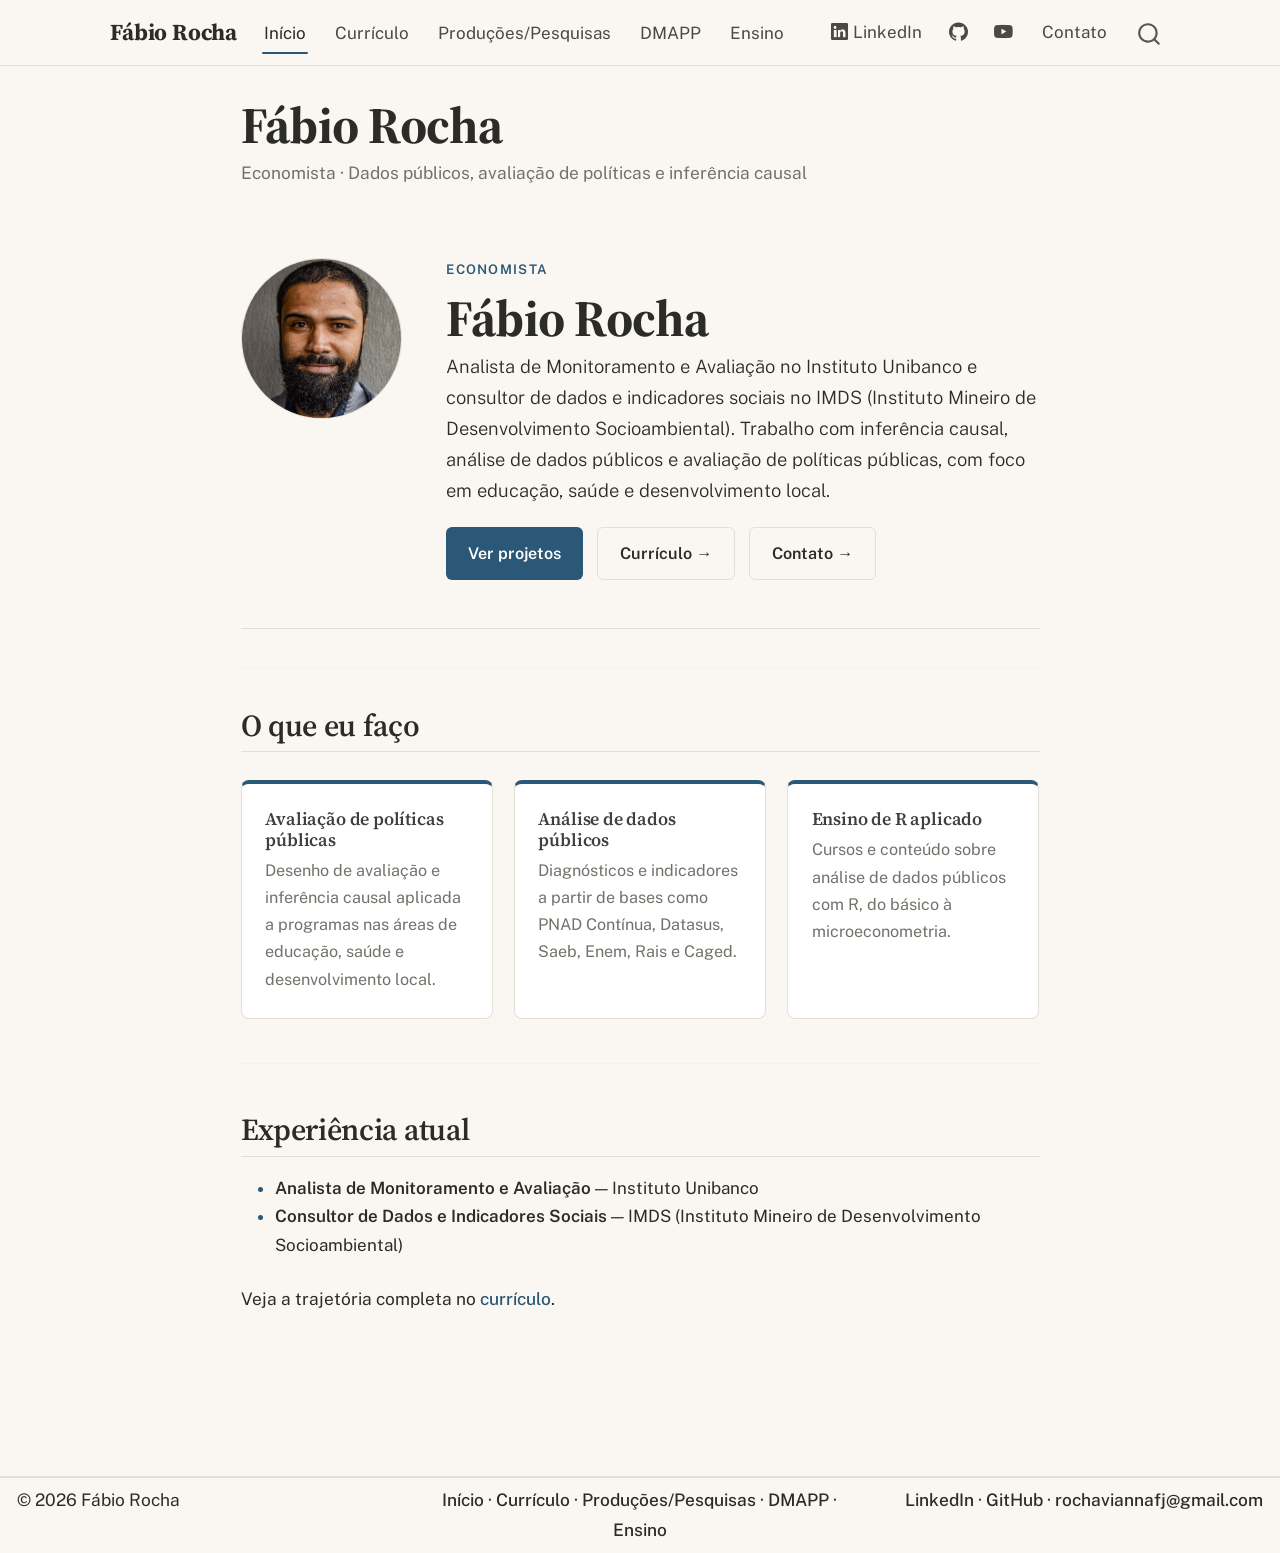
==== commit 02f0aeb3: "Ajusta enquadramento da foto de perfil Troca object-fit de contain para cover e usa um recorte quadr" ====
--- a/docs/index.html
+++ b/docs/index.html
@@ -170,7 +170,7 @@
 
 <div class="hero">
   <div class="hero-photo-wrap">
-    <img class="profile-photo" src="assets/fabio.jpeg" alt="Fábio Rocha">
+    <img class="profile-photo" src="assets/fabio-avatar.jpg" alt="Fábio Rocha">
   </div>
   <div class="hero-content">
     <p class="section-kicker">Economista</p>
--- a/docs/styles.css
+++ b/docs/styles.css
@@ -72,7 +72,7 @@
   margin-bottom: 0.5rem; color: var(--fr-accent);
 }
 
-.profile-photo { width: 9.5rem; height: 9.5rem; object-fit: contain; background: var(--fr-accent-soft); border-radius: 50%; border: 1px solid var(--fr-border); margin-bottom: 0; }
+.profile-photo { width: 9.5rem; height: 9.5rem; object-fit: cover; background: var(--fr-accent-soft); border-radius: 50%; border: 1px solid var(--fr-border); margin-bottom: 0; }
 
 /* --- buttons --- */
 .btn-fr {
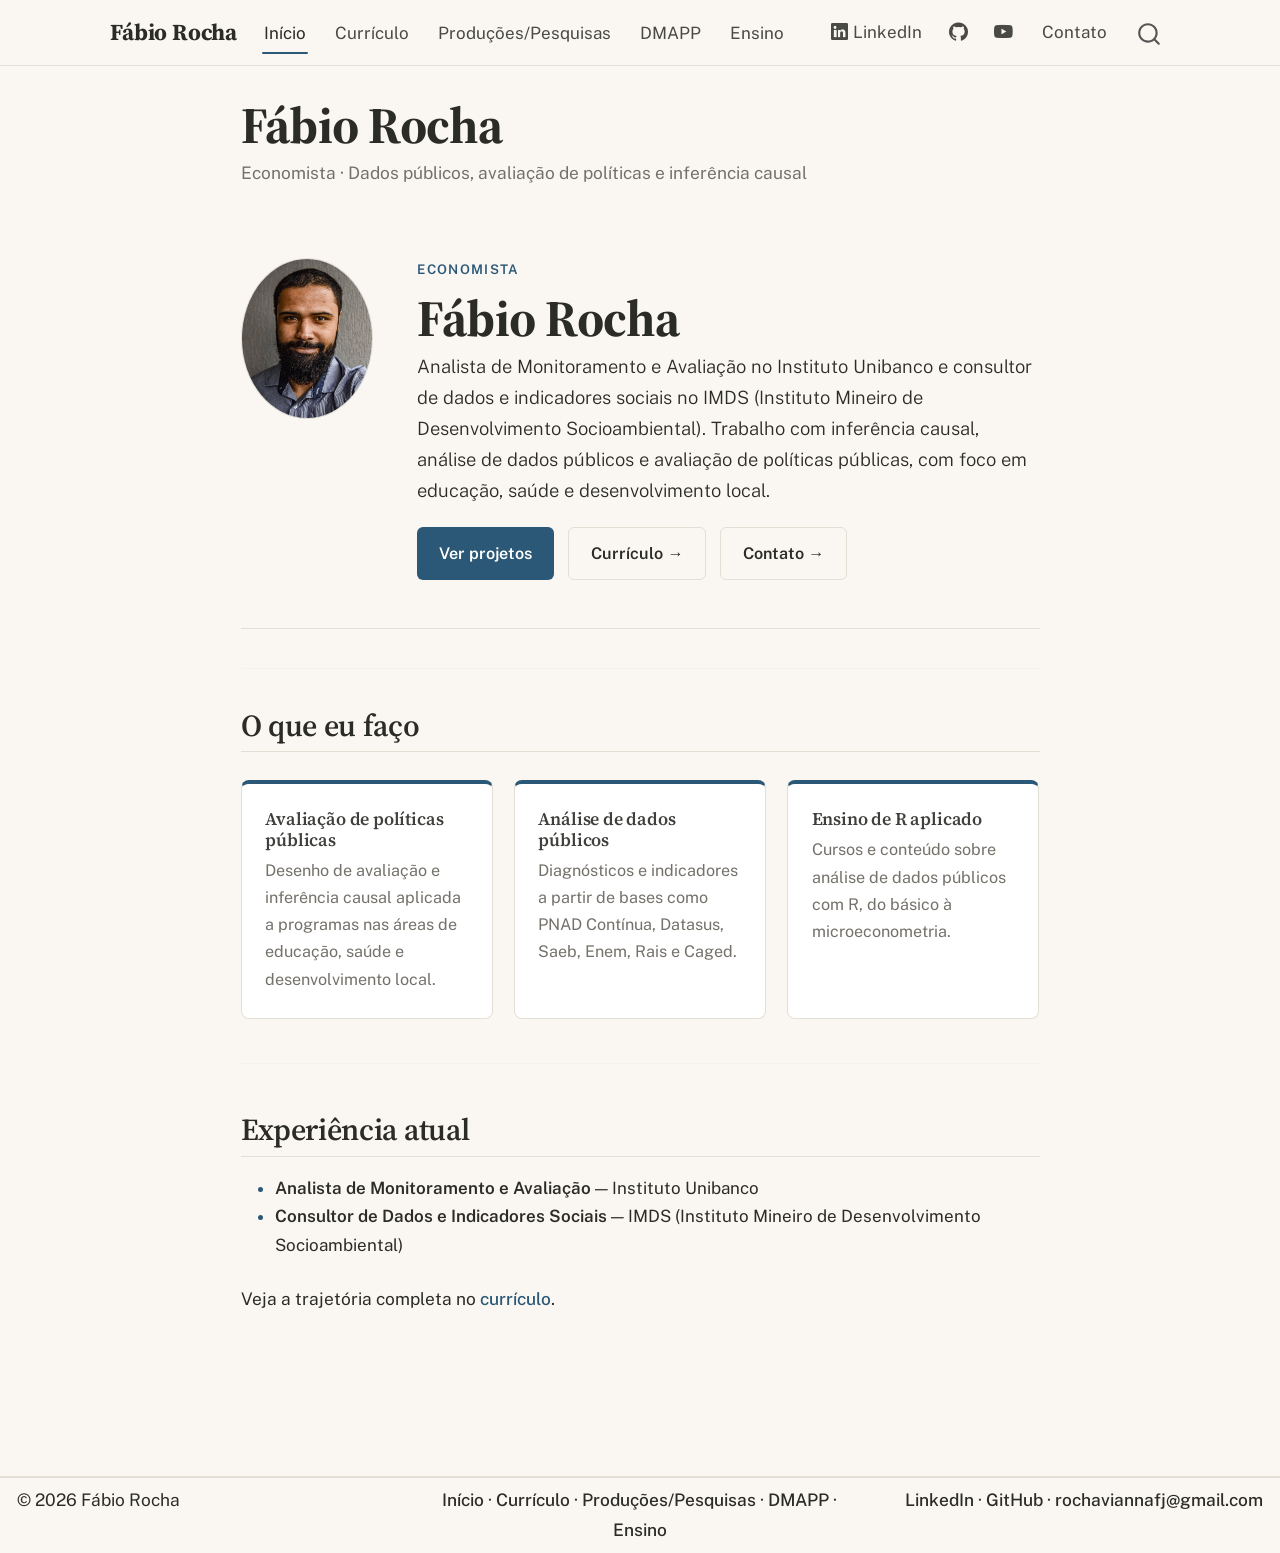
==== commit 8178087e: "Usa a foto nova e deixa o avatar oval na vertical Aponta de volta para assets/fabio.jpeg (já atualiz" ====
--- a/docs/index.html
+++ b/docs/index.html
@@ -170,7 +170,7 @@
 
 <div class="hero">
   <div class="hero-photo-wrap">
-    <img class="profile-photo" src="assets/fabio-avatar.jpg" alt="Fábio Rocha">
+    <img class="profile-photo" src="assets/fabio.jpeg" alt="Fábio Rocha">
   </div>
   <div class="hero-content">
     <p class="section-kicker">Economista</p>
--- a/docs/styles.css
+++ b/docs/styles.css
@@ -72,7 +72,7 @@
   margin-bottom: 0.5rem; color: var(--fr-accent);
 }
 
-.profile-photo { width: 9.5rem; height: 9.5rem; object-fit: cover; background: var(--fr-accent-soft); border-radius: 50%; border: 1px solid var(--fr-border); margin-bottom: 0; }
+.profile-photo { width: 7.8rem; height: 9.5rem; object-fit: cover; object-position: 55% 50%; background: var(--fr-accent-soft); border-radius: 50%; border: 1px solid var(--fr-border); margin-bottom: 0; }
 
 /* --- buttons --- */
 .btn-fr {
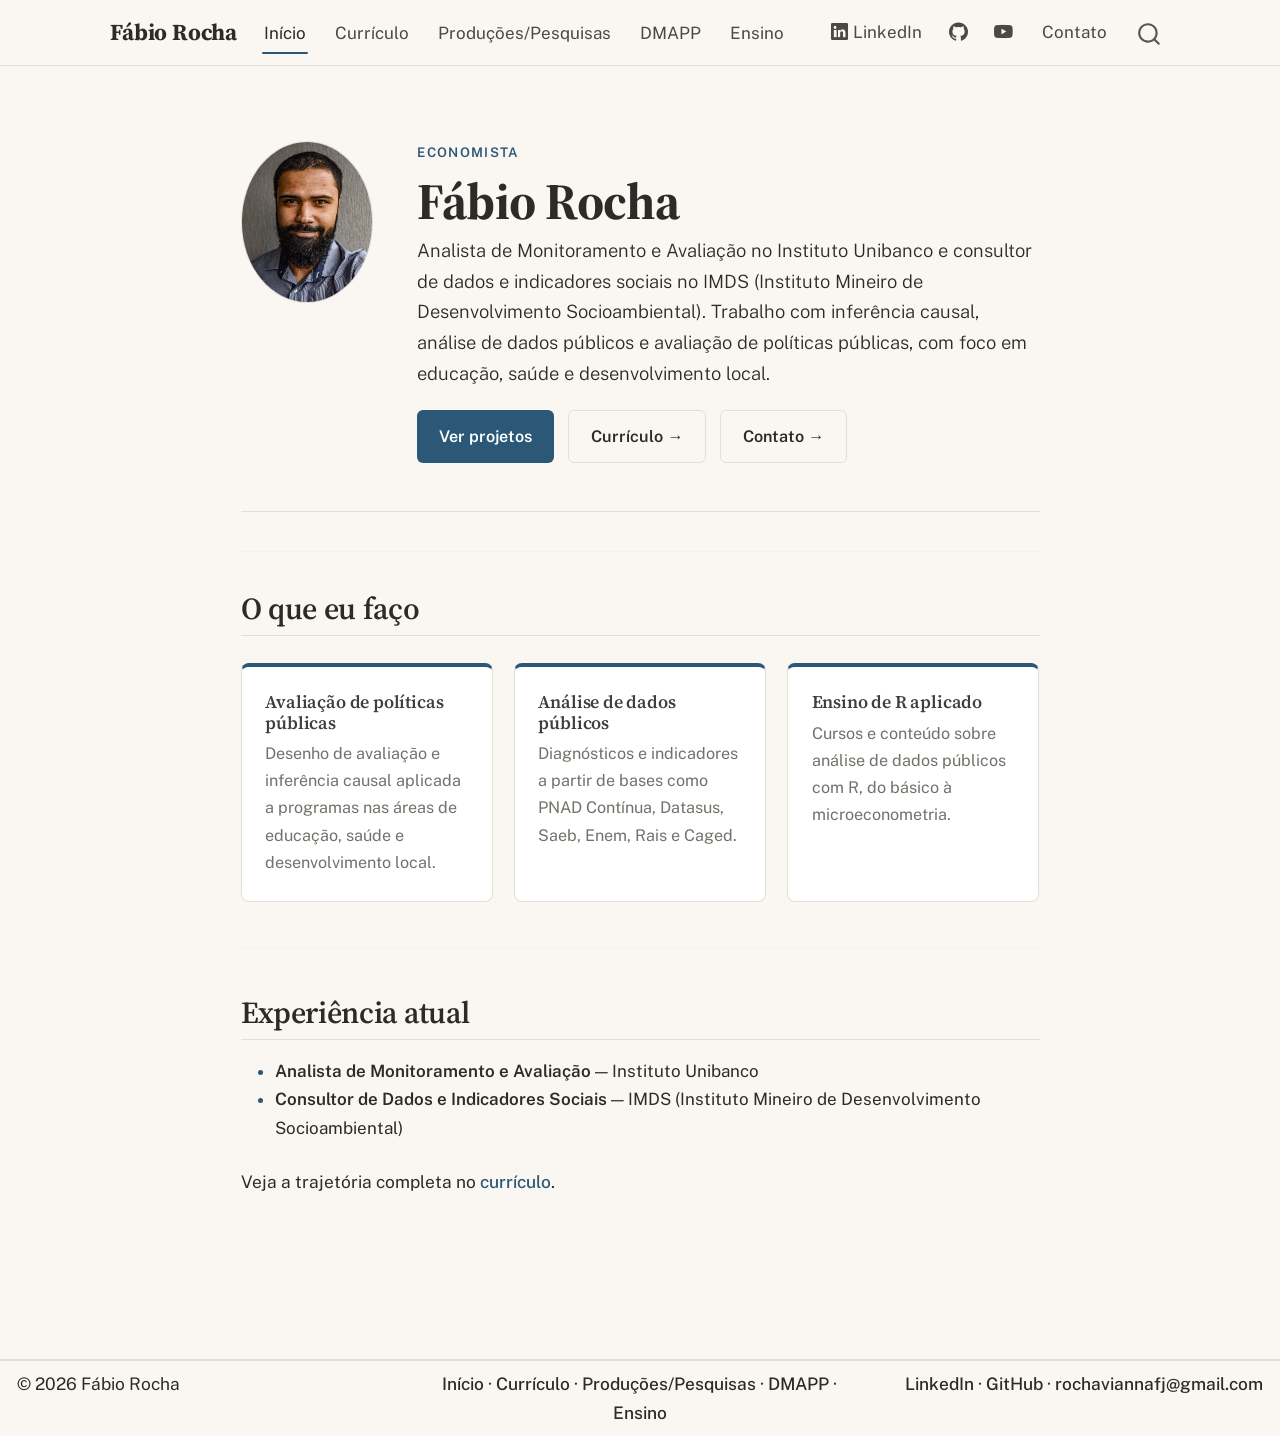
==== commit c2c9473f: "Remove bloco de título duplicado na página inicial O título automático do Quarto repetia o nome que " ====
--- a/docs/index.html
+++ b/docs/index.html
@@ -147,26 +147,6 @@
     
 <!-- main -->
 <main class="content" id="quarto-document-content">
-
-<header id="title-block-header" class="quarto-title-block default">
-<div class="quarto-title">
-<h1 class="title">Fábio Rocha</h1>
-<p class="subtitle lead">Economista · Dados públicos, avaliação de políticas e inferência causal</p>
-</div>
-
-
-
-<div class="quarto-title-meta">
-
-    
-  
-    
-  </div>
-  
-
-
-</header>
-
 
 <div class="hero">
   <div class="hero-photo-wrap">
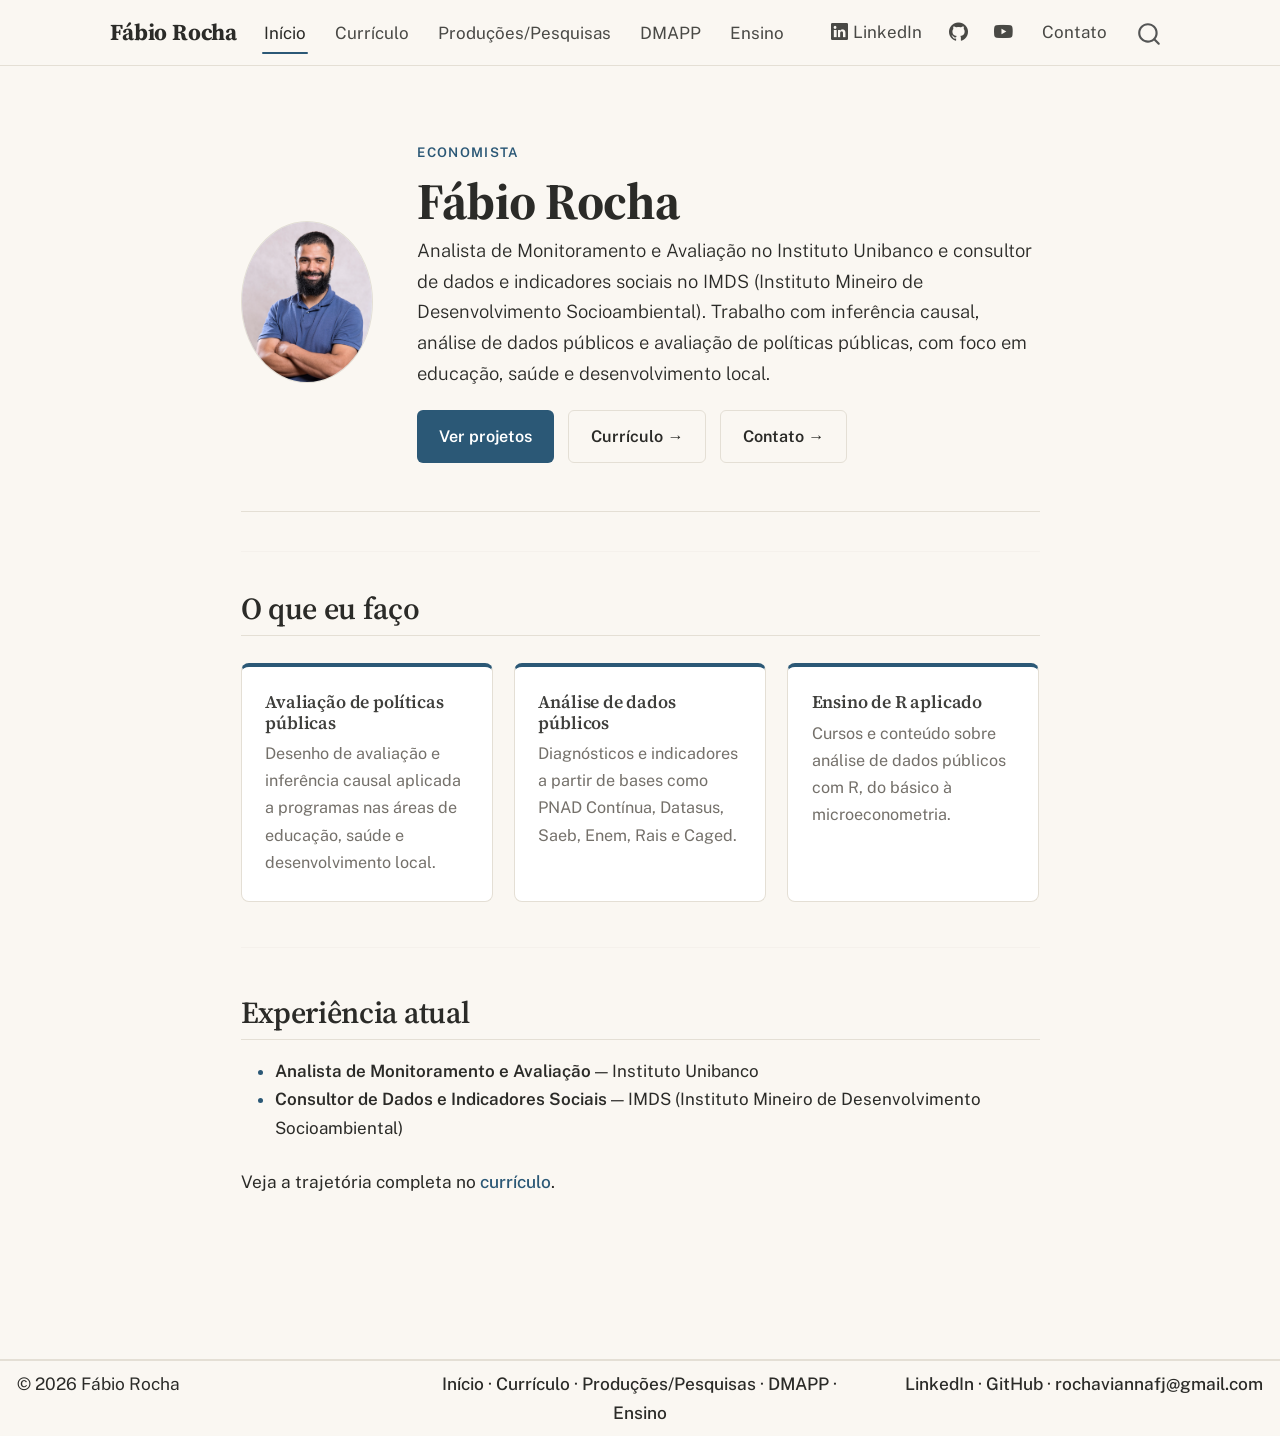
==== commit 66febb17: "Atualiza a foto de perfil da home Usa a nova foto (assets/nova-iu.jpg) e ajusta o object-position do" ====
--- a/docs/index.html
+++ b/docs/index.html
@@ -150,7 +150,7 @@
 
 <div class="hero">
   <div class="hero-photo-wrap">
-    <img class="profile-photo" src="assets/fabio.jpeg" alt="Fábio Rocha">
+    <img class="profile-photo" src="assets/nova-iu.jpg" alt="Fábio Rocha">
   </div>
   <div class="hero-content">
     <p class="section-kicker">Economista</p>
--- a/docs/styles.css
+++ b/docs/styles.css
@@ -59,7 +59,7 @@
 
 /* --- hero (trestles-style: photo + content side by side) --- */
 .hero {
-  display: flex; align-items: flex-start; gap: 2.6rem;
+  display: flex; align-items: center; gap: 2.6rem;
   padding: 2.6rem 0 2.8rem; margin-bottom: 0.5rem;
   border-bottom: 1px solid var(--fr-border);
 }
@@ -72,7 +72,7 @@
   margin-bottom: 0.5rem; color: var(--fr-accent);
 }
 
-.profile-photo { width: 7.8rem; height: 9.5rem; object-fit: cover; object-position: 55% 50%; background: var(--fr-accent-soft); border-radius: 50%; border: 1px solid var(--fr-border); margin-bottom: 0; }
+.profile-photo { width: 7.8rem; height: 9.5rem; object-fit: cover; object-position: 50% 18%; background: var(--fr-accent-soft); border-radius: 50%; border: 1px solid var(--fr-border); margin-bottom: 0; }
 
 /* --- buttons --- */
 .btn-fr {
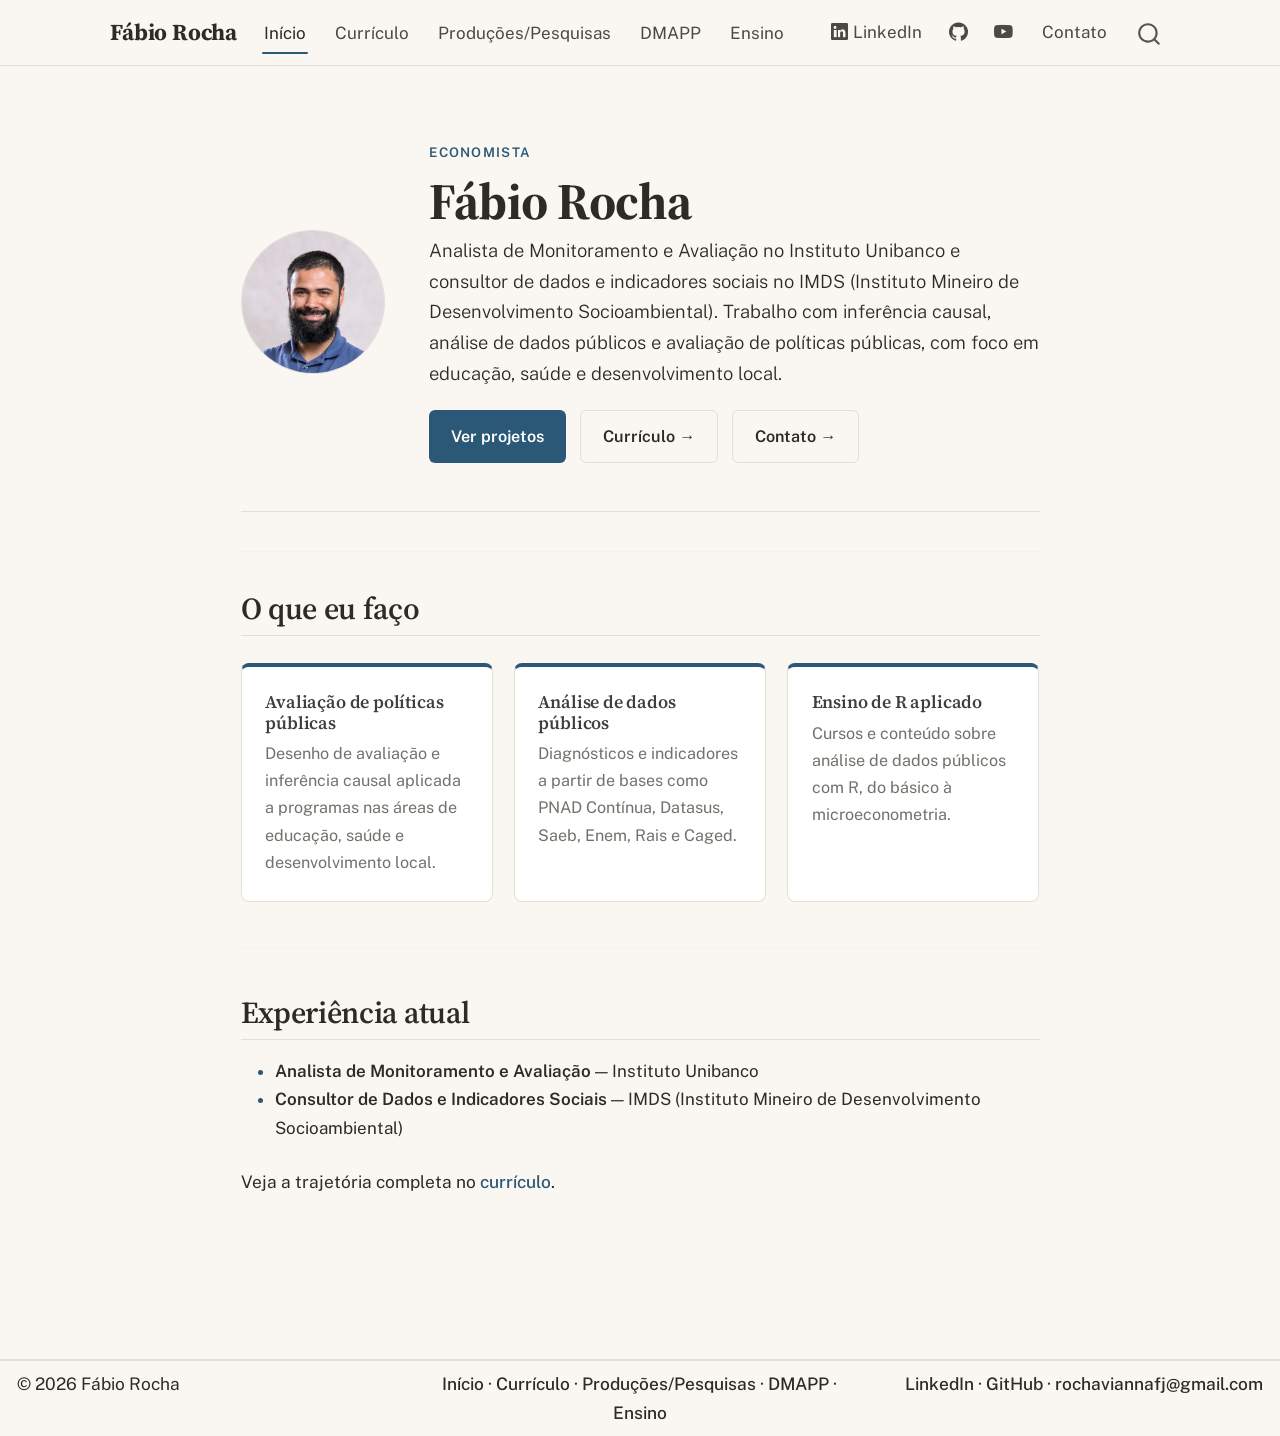
==== commit a2e0ed11: "Foto de perfil circular, estilo headshot Usa um recorte quadrado (cabeca e ombros) da foto nova e vo" ====
--- a/docs/index.html
+++ b/docs/index.html
@@ -150,7 +150,7 @@
 
 <div class="hero">
   <div class="hero-photo-wrap">
-    <img class="profile-photo" src="assets/nova-iu.jpg" alt="Fábio Rocha">
+    <img class="profile-photo" src="assets/nova-iu-perfil.jpg" alt="Fábio Rocha">
   </div>
   <div class="hero-content">
     <p class="section-kicker">Economista</p>
--- a/docs/styles.css
+++ b/docs/styles.css
@@ -72,7 +72,7 @@
   margin-bottom: 0.5rem; color: var(--fr-accent);
 }
 
-.profile-photo { width: 7.8rem; height: 9.5rem; object-fit: cover; object-position: 50% 18%; background: var(--fr-accent-soft); border-radius: 50%; border: 1px solid var(--fr-border); margin-bottom: 0; }
+.profile-photo { width: 8.5rem; height: 8.5rem; object-fit: cover; display: block; background: var(--fr-accent-soft); border-radius: 50%; border: 1px solid var(--fr-border); margin-bottom: 0; }
 
 /* --- buttons --- */
 .btn-fr {
